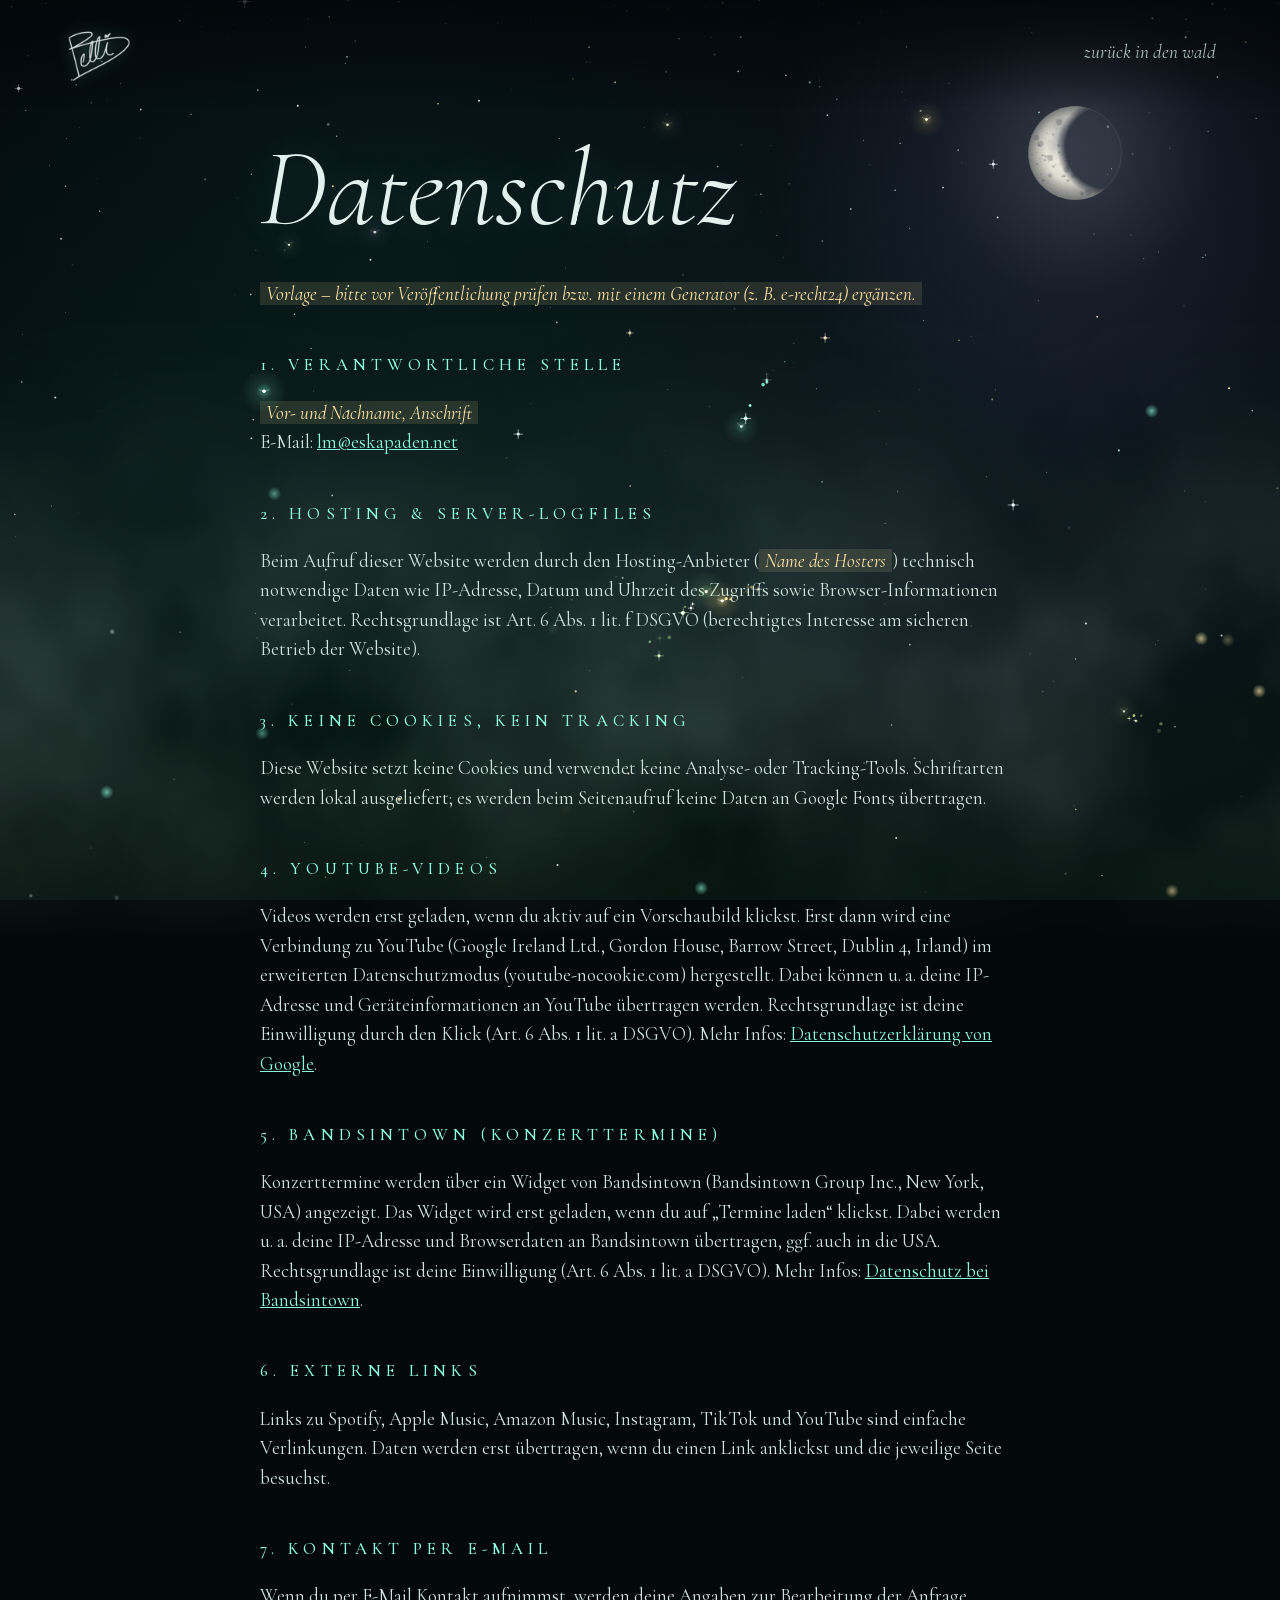
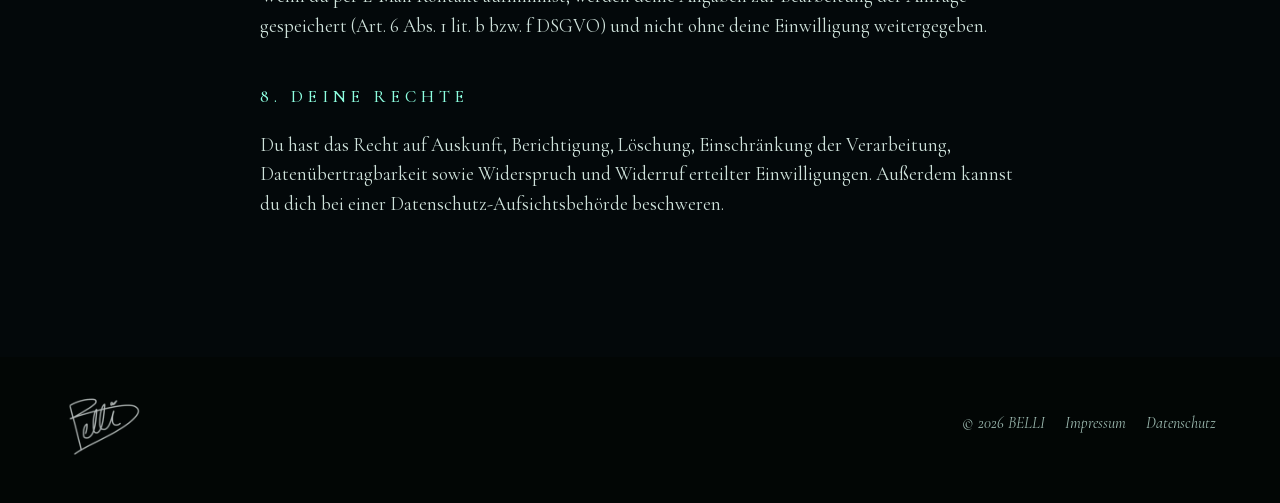
==== site/datenschutz.html @ ebdba933 "Neue BELLI-Website (Elfenwald) mit GitHub-Pages-Deployment Co-Authored-By: Claude Sonnet 5.5 <norepl" ====
<!doctype html>
<html lang="de">
<head>
  <meta charset="utf-8">
  <meta name="viewport" content="width=device-width, initial-scale=1">
  <title>Datenschutz – BELLI</title>
  <meta name="robots" content="noindex">
  <meta name="theme-color" content="#03080a">
  <link rel="icon" href="favicon.ico" sizes="any">
  <link rel="icon" type="image/png" sizes="32x32" href="favicon-32.png">
  <link rel="apple-touch-icon" href="apple-touch-icon.png">
  <link rel="stylesheet" href="assets/css/style.css">
</head>
<body>
  <canvas id="sky" aria-hidden="true"></canvas>
  <div class="fog fog--1" aria-hidden="true"></div>
  <canvas id="fx" aria-hidden="true"></canvas>
  <header class="top top--solid" id="top">
    <a href="index.html" aria-label="Zur Startseite"><img class="top__sig" src="assets/img/signature.webp" alt="" width="70" height="70"></a>
    <nav class="nav" aria-label="Hauptnavigation"><a href="index.html">zurück in den wald</a></nav>
  </header>
  <main class="legal-page"><div class="wrap">
    <h1>Datenschutz</h1>
    <p><span class="todo">Vorlage – bitte vor Veröffentlichung prüfen bzw. mit einem Generator (z.&nbsp;B. e-recht24) ergänzen.</span></p>
    <h2>1. Verantwortliche Stelle</h2>
    <p><span class="todo">Vor- und Nachname, Anschrift</span><br>E-Mail: <a href="mailto:lm@eskapaden.net">lm@eskapaden.net</a></p>
    <h2>2. Hosting &amp; Server-Logfiles</h2>
    <p>Beim Aufruf dieser Website werden durch den Hosting-Anbieter (<span class="todo">Name des Hosters</span>) technisch notwendige Daten wie IP-Adresse, Datum und Uhrzeit des Zugriffs sowie Browser-Informationen verarbeitet. Rechtsgrundlage ist Art.&nbsp;6 Abs.&nbsp;1 lit.&nbsp;f DSGVO (berechtigtes Interesse am sicheren Betrieb der Website).</p>
    <h2>3. Keine Cookies, kein Tracking</h2>
    <p>Diese Website setzt keine Cookies und verwendet keine Analyse- oder Tracking-Tools. Schriftarten werden lokal ausgeliefert; es werden beim Seitenaufruf keine Daten an Google Fonts übertragen.</p>
    <h2>4. YouTube-Videos</h2>
    <p>Videos werden erst geladen, wenn du aktiv auf ein Vorschaubild klickst. Erst dann wird eine Verbindung zu YouTube (Google Ireland Ltd., Gordon House, Barrow Street, Dublin 4, Irland) im erweiterten Datenschutzmodus (youtube-nocookie.com) hergestellt. Dabei können u.&nbsp;a. deine IP-Adresse und Geräteinformationen an YouTube übertragen werden. Rechtsgrundlage ist deine Einwilligung durch den Klick (Art.&nbsp;6 Abs.&nbsp;1 lit.&nbsp;a DSGVO). Mehr Infos: <a href="https://policies.google.com/privacy" target="_blank" rel="noopener">Datenschutzerklärung von Google</a>.</p>
    <h2>5. Bandsintown (Konzerttermine)</h2>
    <p>Konzerttermine werden über ein Widget von Bandsintown (Bandsintown Group Inc., New York, USA) angezeigt. Das Widget wird erst geladen, wenn du auf „Termine laden“ klickst. Dabei werden u.&nbsp;a. deine IP-Adresse und Browserdaten an Bandsintown übertragen, ggf. auch in die USA. Rechtsgrundlage ist deine Einwilligung (Art.&nbsp;6 Abs.&nbsp;1 lit.&nbsp;a DSGVO). Mehr Infos: <a href="https://corp.bandsintown.com/privacy" target="_blank" rel="noopener">Datenschutz bei Bandsintown</a>.</p>
    <h2>6. Externe Links</h2>
    <p>Links zu Spotify, Apple Music, Amazon Music, Instagram, TikTok und YouTube sind einfache Verlinkungen. Daten werden erst übertragen, wenn du einen Link anklickst und die jeweilige Seite besuchst.</p>
    <h2>7. Kontakt per E-Mail</h2>
    <p>Wenn du per E-Mail Kontakt aufnimmst, werden deine Angaben zur Bearbeitung der Anfrage gespeichert (Art.&nbsp;6 Abs.&nbsp;1 lit.&nbsp;b bzw. f DSGVO) und nicht ohne deine Einwilligung weitergegeben.</p>
    <h2>8. Deine Rechte</h2>
    <p>Du hast das Recht auf Auskunft, Berichtigung, Löschung, Einschränkung der Verarbeitung, Datenübertragbarkeit sowie Widerspruch und Widerruf erteilter Einwilligungen. Außerdem kannst du dich bei einer Datenschutz-Aufsichtsbehörde beschweren.</p>
  </div></main>
  <footer class="roots">
    <div class="roots__inner">
      <img class="roots__sig" src="assets/img/signature.webp" alt="BELLI" width="80" height="80">
      <nav aria-label="Rechtliches"><span>© 2026 BELLI</span><a href="impressum.html">Impressum</a><a href="datenschutz.html">Datenschutz</a></nav>
    </div>
  </footer>
  <script src="assets/js/forest.js" defer></script>
</body>
</html>
---- site/assets/css/style.css ----
@font-face{font-family:Cormorant;font-style:normal;font-weight:300 700;font-display:swap;src:url(../fonts/cormorant-latin.woff2) format("woff2");unicode-range:U+0000-00FF,U+0131,U+0152-0153,U+02BB-02BC,U+02C6,U+02DA,U+02DC,U+0304,U+0308,U+0329,U+2000-206F,U+20AC,U+2122,U+2191,U+2193,U+2212,U+2215,U+FEFF,U+FFFD}@font-face{font-family:Cormorant;font-style:italic;font-weight:300 700;font-display:swap;src:url(../fonts/cormorant-italic-latin.woff2) format("woff2");unicode-range:U+0000-00FF,U+0131,U+0152-0153,U+02BB-02BC,U+02C6,U+02DA,U+02DC,U+0304,U+0308,U+0329,U+2000-206F,U+20AC,U+2122,U+2191,U+2193,U+2212,U+2215,U+FEFF,U+FFFD}:root{--night: #03080a;--deep: #06120f;--moss: #0c211b;--mist: #d8efe8;--text: #e3f1ec;--muted: #9bb8af;--glow: #8dffe0;--glow-soft: rgba(141, 255, 224, .45);--gold: #ffe6a6;--violet: #c9b2ff;--serif: "Cormorant", "Cormorant Garamond", Garamond, "Times New Roman", serif;--gutter: clamp(16px, 5vw, 64px);color-scheme:dark}*,*:before,*:after{box-sizing:border-box}[hidden]{display:none!important}html{scroll-behavior:smooth;-webkit-text-size-adjust:100%;overflow-x:hidden;overflow-x:clip}body{margin:0;min-height:100vh;background:var(--night);color:var(--text);font-family:var(--serif);font-size:clamp(19px,1.35vw,22px);font-weight:400;line-height:1.55;-webkit-font-smoothing:antialiased;overflow-x:hidden;overflow-x:clip}img{display:block;max-width:100%;height:auto}a{color:inherit}button{font:inherit;color:inherit}::selection{background:var(--glow);color:var(--night)}:focus-visible{outline:1px dashed var(--glow);outline-offset:6px}.skip{position:absolute;left:16px;top:-80px;z-index:200;background:var(--glow);color:var(--night);padding:8px 14px;text-decoration:none}.skip:focus{top:16px}.sr{position:absolute;width:1px;height:1px;overflow:hidden;clip:rect(0 0 0 0);white-space:nowrap}#sky,#fx{position:fixed;inset:0;width:100%;height:100%;display:block;pointer-events:none}#sky{z-index:0}#fx{z-index:60}.fog{position:fixed;left:0;right:0;bottom:-4vh;height:70vh;z-index:2;pointer-events:none;background-repeat:repeat-x;background-size:1400px 100%;-webkit-mask-image:linear-gradient(to top,#000 0%,#000 35%,transparent 100%);mask-image:linear-gradient(to top,#000 0%,#000 35%,transparent 100%);mix-blend-mode:screen;opacity:.18}.fog--1{animation:drift 90s linear infinite}.fog--2{animation:drift 140s linear infinite reverse;opacity:.14;background-size:2000px 110%}@keyframes drift{0%{background-position:0 0}to{background-position:-2800px 0}}.page{position:relative}.top{position:fixed;top:0;left:0;right:0;z-index:50;display:flex;align-items:center;justify-content:space-between;padding:18px var(--gutter);background:linear-gradient(to bottom,#03080ad9,#03080a00)}.top__sig{width:70px;opacity:0;transition:opacity .6s;filter:drop-shadow(0 0 8px var(--glow-soft))}.top.is-deep .top__sig{opacity:1}.nav{display:flex;align-items:center;gap:clamp(10px,2vw,26px);font-style:italic;font-size:clamp(17px,1.5vw,21px)}.nav a{text-decoration:none;color:var(--mist);opacity:.78;transition:opacity .3s,color .3s,text-shadow .3s}.nav a:hover,.nav a.is-here{opacity:1;color:var(--glow);text-shadow:0 0 12px var(--glow-soft)}.nav i{font-style:normal;font-size:10px;color:var(--glow);opacity:.5}.hero{position:relative;min-height:100svh;display:grid;place-items:center;overflow:hidden}.vision{position:absolute;left:50%;top:52%;translate:-50% -50%;width:min(104vw,900px);aspect-ratio:3733 / 4978;z-index:1;mix-blend-mode:screen;opacity:.92;-webkit-mask-image:radial-gradient(ellipse 47% 44% at 50% 40%,#000 38%,rgba(0,0,0,.55) 62%,transparent 80%);mask-image:radial-gradient(ellipse 47% 44% at 50% 40%,#000 38%,rgba(0,0,0,.55) 62%,transparent 80%);animation:apparition 4s ease-out both,hover 14s ease-in-out 4s infinite alternate}.vision img{width:100%;height:100%;object-fit:cover;filter:contrast(1.08) brightness(1.02) saturate(1.05)}@keyframes apparition{0%{opacity:0;filter:blur(14px)}to{opacity:.92;filter:blur(0)}}@keyframes hover{0%{translate:-50% -50%}to{translate:-50% -52%}}.forest{position:absolute;left:0;right:0;bottom:0;width:100%;pointer-events:none;-webkit-mask-image:linear-gradient(to bottom,transparent 0%,#000 22%);mask-image:linear-gradient(to bottom,transparent 0%,#000 22%)}.forest--far{height:70%;z-index:1;opacity:.85}.forest--near{height:64%;z-index:4;-webkit-mask-image:linear-gradient(to bottom,transparent 0%,#000 12%);mask-image:linear-gradient(to bottom,transparent 0%,#000 12%)}.hero__inner{position:relative;z-index:3;text-align:center;margin-top:-6vh}.hero h1{margin:0}.hero__sig{width:clamp(230px,36vw,440px);margin:0 auto;filter:drop-shadow(0 0 6px rgba(141,255,224,.9)) drop-shadow(0 0 26px var(--glow-soft)) drop-shadow(0 0 60px rgba(141,255,224,.25));animation:write 2.6s .8s cubic-bezier(.6,.1,.2,1) both,flicker 7s 4s infinite}@keyframes write{0%{clip-path:inset(-40% 100% -40% -40%);opacity:.2}to{clip-path:inset(-40% -40% -40% -40%);opacity:1}}@keyframes flicker{0%,to{opacity:1}47%{opacity:1}48%{opacity:.75}49%{opacity:1}51%{opacity:.85}52%{opacity:1}}.hero__whisper{margin:4px 0 0;font-style:italic;font-weight:300;font-size:clamp(22px,2.4vw,30px);color:var(--mist);letter-spacing:.02em;animation:rise 2s 2.6s both}.hero__links .spell,.hero__whisper{text-shadow:0 0 14px var(--glow-soft),0 0 4px #000,0 0 10px #000}.hero__links{display:flex;justify-content:center;flex-wrap:wrap;gap:6px 28px;margin-top:18px;animation:rise 2s 3s both}@keyframes rise{0%{opacity:0;translate:0 14px}to{opacity:1;translate:0 0}}.spell{position:relative;display:inline-flex;align-items:center;gap:10px;padding:8px 2px;text-decoration:none;font-size:clamp(16px,1.3vw,19px);letter-spacing:.28em;text-transform:uppercase;font-weight:500;color:var(--glow);background:none;border:0;cursor:pointer;text-shadow:0 0 14px var(--glow-soft)}.spell:before,.spell:after{content:"\2727";font-size:.8em;letter-spacing:0;transition:transform .6s,opacity .4s;opacity:.7}.spell:after{content:"\2727"}.spell:hover:before{transform:rotate(-180deg) scale(1.4);opacity:1}.spell:hover:after{transform:rotate(180deg) scale(1.4);opacity:1}.spell span{background:linear-gradient(currentColor,currentColor) 0 100% / 0 1px no-repeat;transition:background-size .6s;padding-bottom:2px}.spell:hover span{background-size:100% 1px}.hero__ground{position:absolute;left:0;right:0;bottom:-2px;z-index:5;height:150px;pointer-events:none}.hero__descend{position:absolute;bottom:22px;left:50%;translate:-50% 0;z-index:6;text-decoration:none;font-style:italic;font-size:17px;color:var(--mist);opacity:.65;text-align:center;line-height:1.2}.hero__descend b{display:block;font-weight:300;font-style:normal;animation:sink 2.4s ease-in-out infinite}@keyframes sink{0%,to{translate:0 0;opacity:.4}50%{translate:0 6px;opacity:1}}.chapter{position:relative;padding:clamp(110px,16vw,210px) var(--gutter)}.chapter__title{margin:0;font-weight:300;font-style:italic;line-height:.85;font-size:clamp(64px,13vw,190px);letter-spacing:-.02em;color:var(--mist);text-shadow:0 0 40px rgba(141,255,224,.22)}.chapter__title em{font-style:normal;font-weight:300;color:var(--glow);font-size:.32em;vertical-align:super;letter-spacing:.3em;text-shadow:0 0 16px var(--glow-soft);margin-left:.3em}.chapter__line{font-style:italic;color:var(--muted);max-width:30ch;margin:18px 0 0;font-size:clamp(20px,1.8vw,26px)}.numeral{display:block;font-size:15px;letter-spacing:.5em;text-transform:uppercase;color:var(--glow);opacity:.7;margin-bottom:18px}.lauschen{padding-bottom:0;isolation:isolate}.lauschen:before{content:"";position:absolute;z-index:-1;left:0;right:0;top:-10px;height:clamp(330px,54vh,570px);pointer-events:none;background:linear-gradient(to bottom,#020705,#020705f0 14%,#020705c7 32%,#02070580 52%,#02070538 74%,#0207050f 90%,#02070500)}.lauschen .chapter__head{max-width:1200px;margin:0 auto}.meadow{position:relative;max-width:1300px;margin:clamp(30px,6vw,70px) auto 0;display:flex;justify-content:space-between;align-items:flex-end;flex-wrap:wrap;padding:0 0 70px;min-height:360px}.meadow:after{content:"";position:absolute;left:-10vw;right:-10vw;bottom:-110px;height:300px;z-index:-1;background:radial-gradient(ellipse 30% 40% at 20% 55%,rgba(141,255,224,.07),transparent 70%),radial-gradient(ellipse 25% 36% at 75% 55%,rgba(201,178,255,.06),transparent 70%),linear-gradient(to bottom,#02060500,#02060580 22%,#020605e0 42%,#02060599 68%,#02060500)}.shroom-link{position:relative;flex:1 1 0;min-width:120px;display:flex;flex-direction:column;align-items:center;text-decoration:none;color:var(--mist);padding-top:20px}.shroom-link .shroom{display:flex;align-items:flex-end;justify-content:center;width:100%;height:clamp(240px,24vw,330px);transition:transform .8s cubic-bezier(.3,1.6,.5,1),filter .6s;transform-origin:50% 100%}.shroom-link:hover .shroom,.shroom-link:focus-visible .shroom{transform:scale(1.06);filter:brightness(1.25)}.shroom-link__name{font-style:italic;font-size:clamp(20px,1.9vw,27px);margin-top:12px;line-height:1;transition:color .4s,text-shadow .4s}.shroom-link__hint{font-size:13px;letter-spacing:.3em;text-transform:uppercase;color:var(--muted);margin-top:8px;opacity:0;translate:0 -6px;transition:opacity .4s,translate .4s}.shroom-link:hover .shroom-link__name,.shroom-link:focus-visible .shroom-link__name{color:var(--glow);text-shadow:0 0 14px var(--glow-soft)}.shroom-link:hover .shroom-link__hint,.shroom-link:focus-visible .shroom-link__hint{opacity:1;translate:0 0}.shroom svg{overflow:visible;display:block}.shroom .cap-glow{animation:breathe 5s ease-in-out infinite}@keyframes breathe{0%,to{opacity:.55}50%{opacity:1}}.visionen{max-width:1400px;margin:0 auto}.visionen .chapter__head{text-align:right}.visionen .chapter__line{margin-left:auto}.portals{display:grid;grid-template-columns:repeat(3,1fr);gap:clamp(20px,4vw,60px);margin-top:clamp(50px,8vw,110px);align-items:start}.portal{position:relative;text-align:center}.portal:nth-child(2){margin-top:clamp(40px,10vw,140px)}.portal:nth-child(3){margin-top:clamp(10px,4vw,50px)}.portal__door{all:unset;box-sizing:border-box;position:relative;display:block;width:100%;cursor:pointer;aspect-ratio:3 / 4.3;border-radius:999px 999px 6px 6px;overflow:hidden;isolation:isolate;box-shadow:0 0 0 1px #8dffe059,0 0 0 9px #03080a99,0 0 0 10px #8dffe026,0 0 60px -10px var(--glow-soft);transition:box-shadow .8s}.portal__door img{position:absolute;inset:0;width:100%;height:100%;object-fit:cover;filter:saturate(.6) brightness(.7) hue-rotate(-10deg);transform:scale(1.12);transition:transform 2s cubic-bezier(.2,.7,.2,1),filter 1s}.portal__door:before{content:"";position:absolute;inset:0;z-index:1;background:radial-gradient(ellipse at 50% 110%,rgba(216,239,232,.35),transparent 60%),linear-gradient(to top,rgba(3,8,10,.7),transparent 50%);transition:opacity 1s}.portal__door:after{content:"";position:absolute;inset:10px;z-index:2;border-radius:inherit;border:1px solid rgba(141,255,224,.25);pointer-events:none}.portal__door:hover img,.portal__door:focus-visible img{transform:scale(1.02);filter:saturate(1) brightness(.95)}.portal__door:hover:before{opacity:.45}.portal__door:hover,.portal__door:focus-visible{box-shadow:0 0 0 1px #8dffe0cc,0 0 0 9px #03080a99,0 0 0 10px #8dffe066,0 0 90px -5px var(--glow-soft)}.portal__play{position:absolute;left:50%;bottom:14%;translate:-50% 0;z-index:3;font-size:15px;letter-spacing:.35em;text-transform:uppercase;color:var(--glow);text-shadow:0 0 10px var(--night),0 0 18px var(--glow-soft);white-space:nowrap}.portal__play:before{content:"\2726";display:block;font-size:28px;letter-spacing:0;margin-bottom:6px;animation:twinkle 3s ease-in-out infinite}@keyframes twinkle{0%,to{transform:scale(1) rotate(0);opacity:.7}50%{transform:scale(1.35) rotate(45deg);opacity:1}}.portal__title{margin:26px 0 0;font-weight:300;font-style:italic;font-size:clamp(34px,3.6vw,54px);line-height:1}.portal__kind{font-size:13px;letter-spacing:.4em;text-transform:uppercase;color:var(--muted);margin-top:8px}.visionen__more{text-align:center;margin-top:clamp(60px,8vw,100px)}.lightbox{position:fixed;inset:0;z-index:100;display:grid;place-items:center;padding:20px;background:radial-gradient(ellipse at center,#06120feb,#010304fa);backdrop-filter:blur(8px);-webkit-backdrop-filter:blur(8px);opacity:0;transition:opacity .6s}.lightbox.is-open{opacity:1}.lightbox__frame{width:min(1100px,100%);aspect-ratio:16 / 9;box-shadow:0 0 0 1px #8dffe04d,0 0 120px -20px var(--glow-soft);background:#000}.lightbox__frame iframe{width:100%;height:100%;border:0;display:block}.lightbox__close{position:absolute;top:18px;right:var(--gutter);background:none;border:0;cursor:pointer;font-style:italic;font-size:22px;color:var(--mist)}.lightbox__close:hover{color:var(--glow)}.feenkreis{isolation:isolate;overflow:hidden;min-height:100vh}.stage{position:absolute;z-index:-1;top:0;bottom:0;right:0;width:min(58vw,920px);pointer-events:none;mix-blend-mode:screen;opacity:.85;-webkit-mask-image:linear-gradient(to right,transparent 0%,#000 42%),linear-gradient(to bottom,transparent 0%,#000 22%,#000 78%,transparent 100%);-webkit-mask-composite:source-in;mask-image:linear-gradient(to right,transparent 0%,#000 42%),linear-gradient(to bottom,transparent 0%,#000 22%,#000 78%,transparent 100%);mask-composite:intersect}.stage img{width:100%;height:100%;object-fit:cover;object-position:50% 28%;filter:saturate(.9) contrast(1.05)}.stage:after{content:"";position:absolute;inset:0;background:radial-gradient(ellipse at 55% 35%,rgba(120,140,255,.18),transparent 60%);mix-blend-mode:screen}.feenkreis{text-align:left}.feenkreis .ring__center{text-align:center}.feenkreis .chapter__head,.feenkreis .ring,.feenkreis .live-widget,.feenkreis .hush{max-width:min(52vw,640px)}.feenkreis .ring,.feenkreis .live-widget{margin-left:0}@media(max-width:860px){.stage{width:100%;opacity:.36;-webkit-mask-image:linear-gradient(to bottom,transparent 0%,#000 25%,#000 75%,transparent 100%);mask-image:linear-gradient(to bottom,transparent 0%,#000 25%,#000 75%,transparent 100%)}.feenkreis .chapter__head,.feenkreis .ring,.feenkreis .live-widget,.feenkreis .hush{max-width:none}.feenkreis{text-align:center}.feenkreis .ring{margin-left:auto}.feenkreis .chapter__line{margin-left:auto!important;margin-right:auto!important}}.ring{--r: clamp(130px, 22vw, 250px);position:relative;width:calc(var(--r) * 2 + 140px);max-width:100%;aspect-ratio:1;margin:clamp(40px,6vw,80px) auto 0;display:grid;place-items:center}.ring:before{content:"";position:absolute;inset:14%;border-radius:50%;background:radial-gradient(circle,rgba(141,255,224,.12),rgba(141,255,224,.04) 50%,transparent 70%);animation:breathe 6s ease-in-out infinite}.ring__shroom{position:absolute;left:50%;top:50%;translate:-50% -100%;transform-origin:50% 100%}.ring__center{position:relative;z-index:2;max-width:300px;padding:0 10px}.ring__center p{margin:0 0 16px;font-style:italic;color:var(--muted)}.live-widget{max-width:900px;margin:40px auto 0;text-align:left}.hush{font-size:15px;color:var(--muted);font-style:italic;margin-top:26px}.hush a{color:var(--glow)}.botschaft{text-align:center;padding-bottom:clamp(300px,30vw,400px)}.botschaft .chapter__title{font-size:clamp(56px,10vw,150px)}.letter{display:inline-block;margin-top:40px;text-decoration:none;font-style:italic;font-weight:300;font-size:clamp(30px,6vw,82px);line-height:1.05;color:var(--glow);word-break:break-word;text-shadow:0 0 30px var(--glow-soft);transition:text-shadow .6s,letter-spacing .8s}.letter:hover{text-shadow:0 0 10px var(--glow),0 0 50px var(--glow-soft);letter-spacing:.02em}.botschaft .spell{margin-top:26px}.roots{position:relative;z-index:5;padding:0 var(--gutter) 40px}.roots__forest{position:absolute;left:0;right:0;bottom:100%;height:260px;width:100%;pointer-events:none;-webkit-mask-image:linear-gradient(to bottom,transparent 0%,#000 30%);mask-image:linear-gradient(to bottom,transparent 0%,#000 30%)}.roots__inner{position:relative;display:flex;flex-wrap:wrap;justify-content:space-between;align-items:center;gap:20px;font-size:16px;color:var(--muted);padding-top:26px}.roots:before{content:"";position:absolute;inset:0;background:#020605;z-index:-1}.roots__inner nav{display:flex;flex-wrap:wrap;gap:4px 20px;font-style:italic}.roots a{text-decoration:none;transition:color .3s}.roots a:hover{color:var(--glow)}.roots__sig{width:80px;opacity:.8}.whisper-toast{position:fixed;left:50%;bottom:30px;z-index:120;translate:-50% 20px;opacity:0;visibility:hidden;font-style:italic;font-size:20px;color:var(--glow);text-shadow:0 0 14px var(--glow-soft);transition:opacity .5s,translate .5s,visibility 0s .5s}.whisper-toast.is-on{opacity:1;translate:-50% 0;visibility:visible;transition:opacity .5s,translate .5s}.emerge{opacity:0;filter:blur(10px);translate:0 30px;transition:opacity 1.6s ease,filter 1.6s ease,translate 1.6s cubic-bezier(.2,.7,.2,1)}.emerge.is-in{opacity:1;filter:blur(0);translate:0 0}.no-js .emerge{opacity:1;filter:none;translate:none}.legal-page{position:relative;z-index:5;padding:140px var(--gutter) 120px}.legal-page .wrap{max-width:760px;margin:0 auto}.legal-page h1{font-weight:300;font-style:italic;font-size:clamp(56px,9vw,110px);line-height:.9;margin:0 0 40px;text-shadow:0 0 40px rgba(141,255,224,.2)}.legal-page h2{font-weight:500;font-size:17px;letter-spacing:.3em;text-transform:uppercase;color:var(--glow);margin:44px 0 10px}.legal-page p{color:#cfe2db}.legal-page a{color:var(--glow)}.todo{background:#ffe6a61f;color:var(--gold);padding:0 6px;font-style:italic}.top--solid .top__sig{opacity:1}@media(max-width:860px){.portals{grid-template-columns:1fr;max-width:420px;margin-left:auto;margin-right:auto;gap:70px}.portal:nth-child(n){margin-top:0}.visionen .chapter__head{text-align:left}.visionen .chapter__line{margin-left:0}.meadow{justify-content:center;row-gap:30px}.shroom-link{flex:0 0 33.33%}.shroom-link .shroom{height:210px}.shroom-link__hint{opacity:.8;translate:0 0;font-size:11px;letter-spacing:.2em}}@media(max-width:600px){.top{padding:14px 16px}.top__sig{width:54px}.nav{gap:11px;font-size:15.5px}.nav i{display:none}.vision{width:150vw;top:44%}.hero__links{flex-direction:column;align-items:center;gap:0}.ring{--r: 120px;width:100%}.ring__center{max-width:190px}.ring__center p{font-size:17px;margin-bottom:8px}.ring__center{margin-top:-18%}.ring__center .spell{font-size:14px;letter-spacing:.2em;white-space:nowrap}.hero__links .spell{padding:5px 2px}.roots__inner{flex-direction:column;text-align:center}}@media(prefers-reduced-motion:reduce){*,*:before,*:after{animation:none!important;transition-duration:.01ms!important;scroll-behavior:auto!important}.emerge{opacity:1;filter:none;translate:none}}
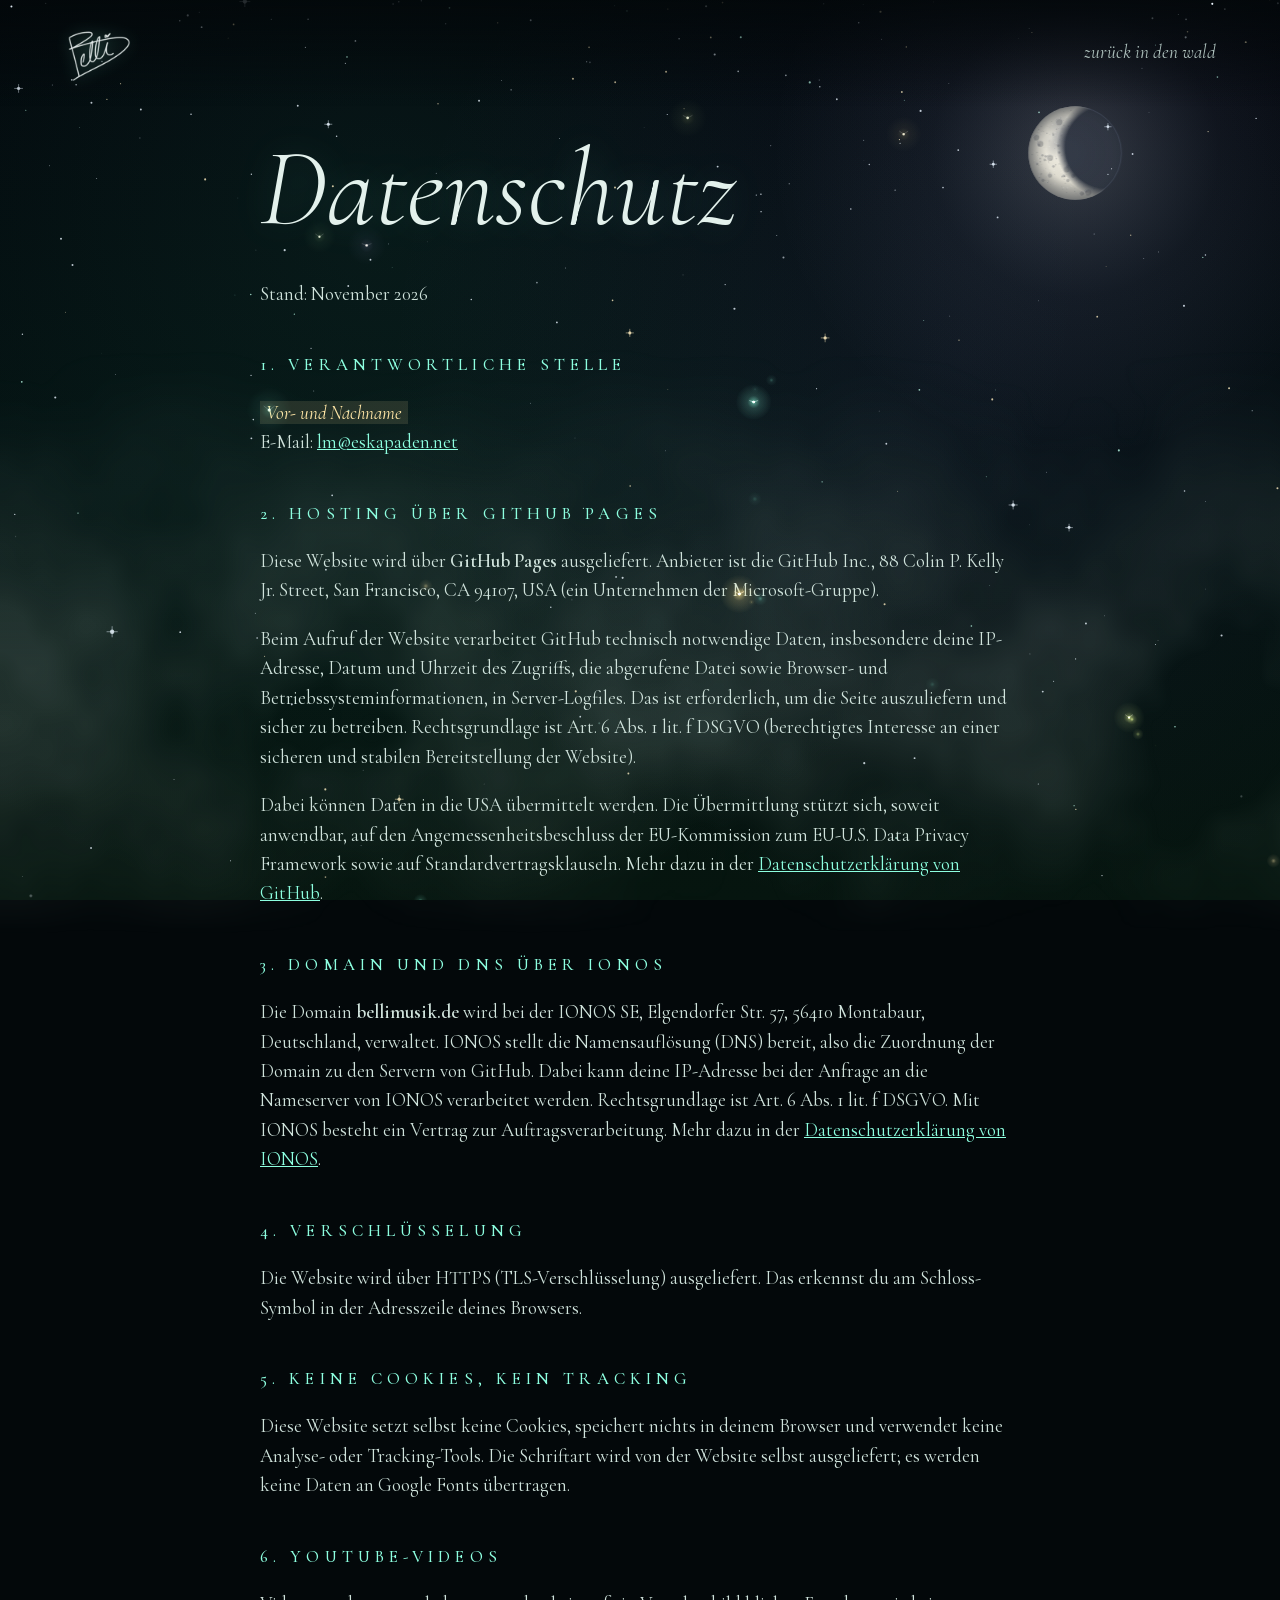
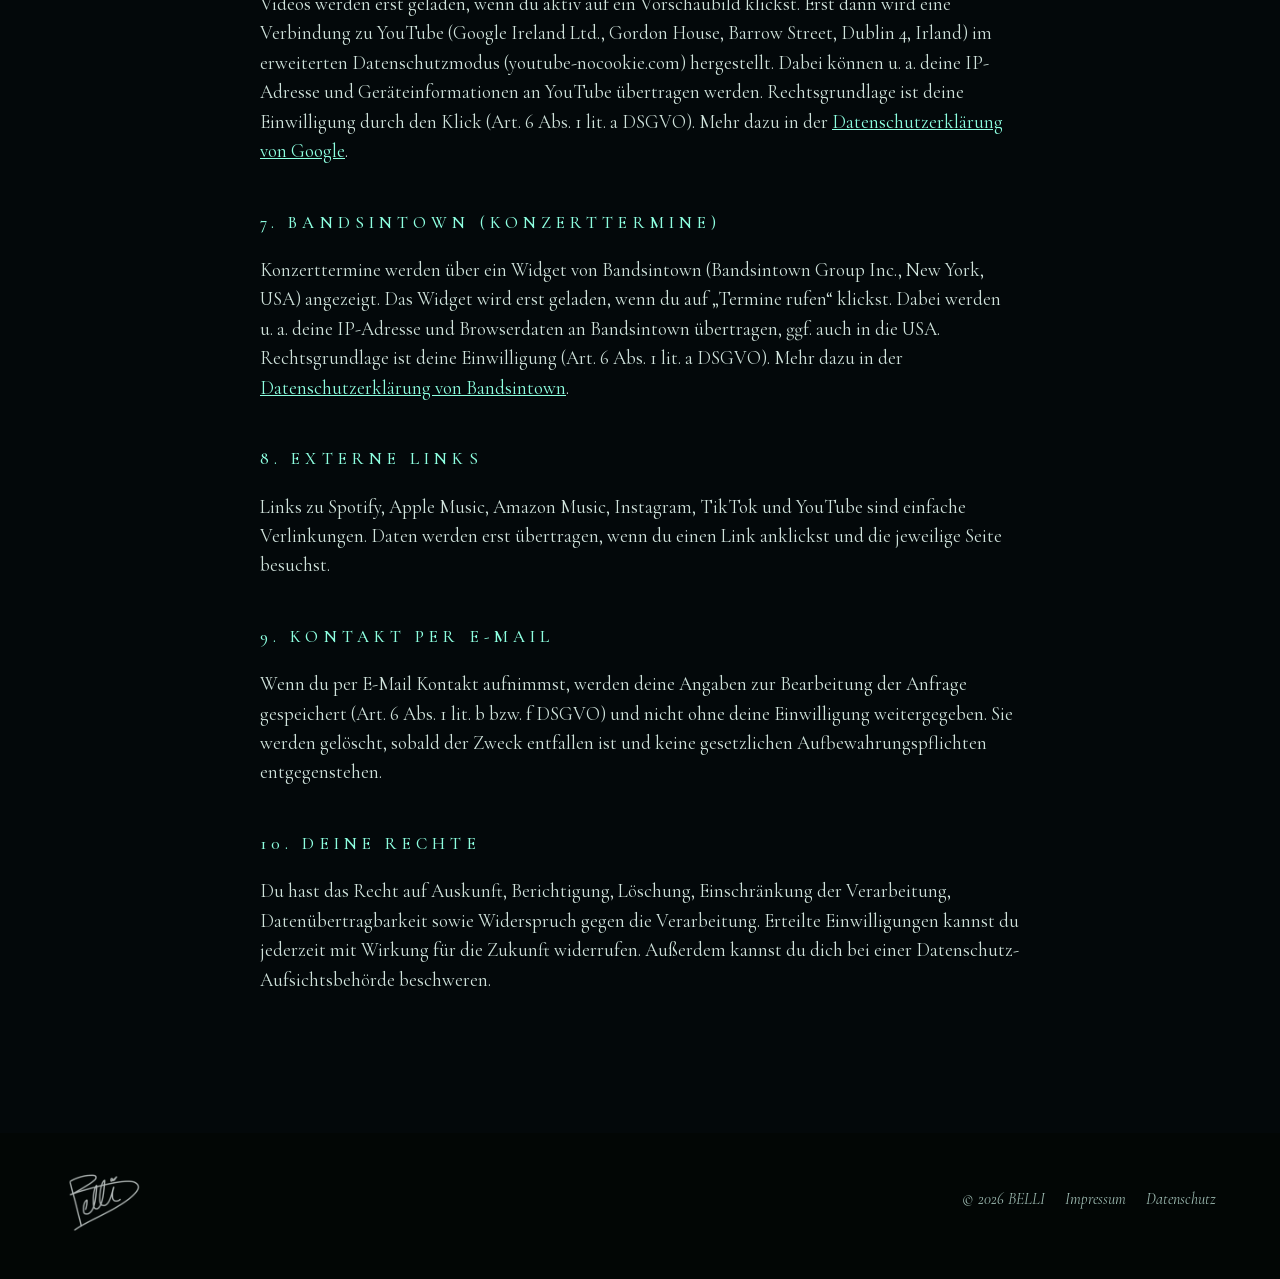
==== commit ed77c3eb: "Datenschutz (GitHub Pages + IONOS) und Impressum ohne Anschrift Co-Authored-By: Claude Sonnet 5.5 <n" ====
--- a/site/datenschutz.html
+++ b/site/datenschutz.html
@@ -21,23 +21,29 @@
   </header>
   <main class="legal-page"><div class="wrap">
     <h1>Datenschutz</h1>
-    <p><span class="todo">Vorlage – bitte vor Veröffentlichung prüfen bzw. mit einem Generator (z.&nbsp;B. e-recht24) ergänzen.</span></p>
+    <p>Stand: November 2026</p>
     <h2>1. Verantwortliche Stelle</h2>
-    <p><span class="todo">Vor- und Nachname, Anschrift</span><br>E-Mail: <a href="mailto:lm@eskapaden.net">lm@eskapaden.net</a></p>
-    <h2>2. Hosting &amp; Server-Logfiles</h2>
-    <p>Beim Aufruf dieser Website werden durch den Hosting-Anbieter (<span class="todo">Name des Hosters</span>) technisch notwendige Daten wie IP-Adresse, Datum und Uhrzeit des Zugriffs sowie Browser-Informationen verarbeitet. Rechtsgrundlage ist Art.&nbsp;6 Abs.&nbsp;1 lit.&nbsp;f DSGVO (berechtigtes Interesse am sicheren Betrieb der Website).</p>
-    <h2>3. Keine Cookies, kein Tracking</h2>
-    <p>Diese Website setzt keine Cookies und verwendet keine Analyse- oder Tracking-Tools. Schriftarten werden lokal ausgeliefert; es werden beim Seitenaufruf keine Daten an Google Fonts übertragen.</p>
-    <h2>4. YouTube-Videos</h2>
-    <p>Videos werden erst geladen, wenn du aktiv auf ein Vorschaubild klickst. Erst dann wird eine Verbindung zu YouTube (Google Ireland Ltd., Gordon House, Barrow Street, Dublin 4, Irland) im erweiterten Datenschutzmodus (youtube-nocookie.com) hergestellt. Dabei können u.&nbsp;a. deine IP-Adresse und Geräteinformationen an YouTube übertragen werden. Rechtsgrundlage ist deine Einwilligung durch den Klick (Art.&nbsp;6 Abs.&nbsp;1 lit.&nbsp;a DSGVO). Mehr Infos: <a href="https://policies.google.com/privacy" target="_blank" rel="noopener">Datenschutzerklärung von Google</a>.</p>
-    <h2>5. Bandsintown (Konzerttermine)</h2>
-    <p>Konzerttermine werden über ein Widget von Bandsintown (Bandsintown Group Inc., New York, USA) angezeigt. Das Widget wird erst geladen, wenn du auf „Termine laden“ klickst. Dabei werden u.&nbsp;a. deine IP-Adresse und Browserdaten an Bandsintown übertragen, ggf. auch in die USA. Rechtsgrundlage ist deine Einwilligung (Art.&nbsp;6 Abs.&nbsp;1 lit.&nbsp;a DSGVO). Mehr Infos: <a href="https://corp.bandsintown.com/privacy" target="_blank" rel="noopener">Datenschutz bei Bandsintown</a>.</p>
-    <h2>6. Externe Links</h2>
+    <p><span class="todo">Vor- und Nachname</span><br>E-Mail: <a href="mailto:lm@eskapaden.net">lm@eskapaden.net</a></p>
+    <h2>2. Hosting über GitHub Pages</h2>
+    <p>Diese Website wird über <strong>GitHub Pages</strong> ausgeliefert. Anbieter ist die GitHub Inc., 88 Colin P. Kelly Jr. Street, San Francisco, CA 94107, USA (ein Unternehmen der Microsoft-Gruppe).</p>
+    <p>Beim Aufruf der Website verarbeitet GitHub technisch notwendige Daten, insbesondere deine IP-Adresse, Datum und Uhrzeit des Zugriffs, die abgerufene Datei sowie Browser- und Betriebssysteminformationen, in Server-Logfiles. Das ist erforderlich, um die Seite auszuliefern und sicher zu betreiben. Rechtsgrundlage ist Art.&nbsp;6 Abs.&nbsp;1 lit.&nbsp;f DSGVO (berechtigtes Interesse an einer sicheren und stabilen Bereitstellung der Website).</p>
+    <p>Dabei können Daten in die USA übermittelt werden. Die Übermittlung stützt sich, soweit anwendbar, auf den Angemessenheitsbeschluss der EU-Kommission zum EU-U.S. Data Privacy Framework sowie auf Standardvertragsklauseln. Mehr dazu in der <a href="https://docs.github.com/de/site-policy/privacy-policies/github-general-privacy-statement" target="_blank" rel="noopener">Datenschutzerklärung von GitHub</a>.</p>
+    <h2>3. Domain und DNS über IONOS</h2>
+    <p>Die Domain <strong>bellimusik.de</strong> wird bei der IONOS SE, Elgendorfer Str. 57, 56410 Montabaur, Deutschland, verwaltet. IONOS stellt die Namensauflösung (DNS) bereit, also die Zuordnung der Domain zu den Servern von GitHub. Dabei kann deine IP-Adresse bei der Anfrage an die Nameserver von IONOS verarbeitet werden. Rechtsgrundlage ist Art.&nbsp;6 Abs.&nbsp;1 lit.&nbsp;f DSGVO. Mit IONOS besteht ein Vertrag zur Auftragsverarbeitung. Mehr dazu in der <a href="https://www.ionos.de/terms-gtc/datenschutzerklaerung/" target="_blank" rel="noopener">Datenschutzerklärung von IONOS</a>.</p>
+    <h2>4. Verschlüsselung</h2>
+    <p>Die Website wird über HTTPS (TLS-Verschlüsselung) ausgeliefert. Das erkennst du am Schloss-Symbol in der Adresszeile deines Browsers.</p>
+    <h2>5. Keine Cookies, kein Tracking</h2>
+    <p>Diese Website setzt selbst keine Cookies, speichert nichts in deinem Browser und verwendet keine Analyse- oder Tracking-Tools. Die Schriftart wird von der Website selbst ausgeliefert; es werden keine Daten an Google Fonts übertragen.</p>
+    <h2>6. YouTube-Videos</h2>
+    <p>Videos werden erst geladen, wenn du aktiv auf ein Vorschaubild klickst. Erst dann wird eine Verbindung zu YouTube (Google Ireland Ltd., Gordon House, Barrow Street, Dublin 4, Irland) im erweiterten Datenschutzmodus (youtube-nocookie.com) hergestellt. Dabei können u.&nbsp;a. deine IP-Adresse und Geräteinformationen an YouTube übertragen werden. Rechtsgrundlage ist deine Einwilligung durch den Klick (Art.&nbsp;6 Abs.&nbsp;1 lit.&nbsp;a DSGVO). Mehr dazu in der <a href="https://policies.google.com/privacy" target="_blank" rel="noopener">Datenschutzerklärung von Google</a>.</p>
+    <h2>7. Bandsintown (Konzerttermine)</h2>
+    <p>Konzerttermine werden über ein Widget von Bandsintown (Bandsintown Group Inc., New York, USA) angezeigt. Das Widget wird erst geladen, wenn du auf „Termine rufen“ klickst. Dabei werden u.&nbsp;a. deine IP-Adresse und Browserdaten an Bandsintown übertragen, ggf. auch in die USA. Rechtsgrundlage ist deine Einwilligung (Art.&nbsp;6 Abs.&nbsp;1 lit.&nbsp;a DSGVO). Mehr dazu in der <a href="https://corp.bandsintown.com/privacy" target="_blank" rel="noopener">Datenschutzerklärung von Bandsintown</a>.</p>
+    <h2>8. Externe Links</h2>
     <p>Links zu Spotify, Apple Music, Amazon Music, Instagram, TikTok und YouTube sind einfache Verlinkungen. Daten werden erst übertragen, wenn du einen Link anklickst und die jeweilige Seite besuchst.</p>
-    <h2>7. Kontakt per E-Mail</h2>
-    <p>Wenn du per E-Mail Kontakt aufnimmst, werden deine Angaben zur Bearbeitung der Anfrage gespeichert (Art.&nbsp;6 Abs.&nbsp;1 lit.&nbsp;b bzw. f DSGVO) und nicht ohne deine Einwilligung weitergegeben.</p>
-    <h2>8. Deine Rechte</h2>
-    <p>Du hast das Recht auf Auskunft, Berichtigung, Löschung, Einschränkung der Verarbeitung, Datenübertragbarkeit sowie Widerspruch und Widerruf erteilter Einwilligungen. Außerdem kannst du dich bei einer Datenschutz-Aufsichtsbehörde beschweren.</p>
+    <h2>9. Kontakt per E-Mail</h2>
+    <p>Wenn du per E-Mail Kontakt aufnimmst, werden deine Angaben zur Bearbeitung der Anfrage gespeichert (Art.&nbsp;6 Abs.&nbsp;1 lit.&nbsp;b bzw. f DSGVO) und nicht ohne deine Einwilligung weitergegeben. Sie werden gelöscht, sobald der Zweck entfallen ist und keine gesetzlichen Aufbewahrungspflichten entgegenstehen.</p>
+    <h2>10. Deine Rechte</h2>
+    <p>Du hast das Recht auf Auskunft, Berichtigung, Löschung, Einschränkung der Verarbeitung, Datenübertragbarkeit sowie Widerspruch gegen die Verarbeitung. Erteilte Einwilligungen kannst du jederzeit mit Wirkung für die Zukunft widerrufen. Außerdem kannst du dich bei einer Datenschutz-Aufsichtsbehörde beschweren.</p>
   </div></main>
   <footer class="roots">
     <div class="roots__inner">
--- a/site/assets/css/style.css
+++ b/site/assets/css/style.css
@@ -1 +1 @@
-@font-face{font-family:Cormorant;font-style:normal;font-weight:300 700;font-display:swap;src:url(../fonts/cormorant-latin.woff2) format("woff2");unicode-range:U+0000-00FF,U+0131,U+0152-0153,U+02BB-02BC,U+02C6,U+02DA,U+02DC,U+0304,U+0308,U+0329,U+2000-206F,U+20AC,U+2122,U+2191,U+2193,U+2212,U+2215,U+FEFF,U+FFFD}@font-face{font-family:Cormorant;font-style:italic;font-weight:300 700;font-display:swap;src:url(../fonts/cormorant-italic-latin.woff2) format("woff2");unicode-range:U+0000-00FF,U+0131,U+0152-0153,U+02BB-02BC,U+02C6,U+02DA,U+02DC,U+0304,U+0308,U+0329,U+2000-206F,U+20AC,U+2122,U+2191,U+2193,U+2212,U+2215,U+FEFF,U+FFFD}:root{--night: #03080a;--deep: #06120f;--moss: #0c211b;--mist: #d8efe8;--text: #e3f1ec;--muted: #9bb8af;--glow: #8dffe0;--glow-soft: rgba(141, 255, 224, .45);--gold: #ffe6a6;--violet: #c9b2ff;--serif: "Cormorant", "Cormorant Garamond", Garamond, "Times New Roman", serif;--gutter: clamp(16px, 5vw, 64px);color-scheme:dark}*,*:before,*:after{box-sizing:border-box}[hidden]{display:none!important}html{scroll-behavior:smooth;-webkit-text-size-adjust:100%;overflow-x:hidden;overflow-x:clip}body{margin:0;min-height:100vh;background:var(--night);color:var(--text);font-family:var(--serif);font-size:clamp(19px,1.35vw,22px);font-weight:400;line-height:1.55;-webkit-font-smoothing:antialiased;overflow-x:hidden;overflow-x:clip}img{display:block;max-width:100%;height:auto}a{color:inherit}button{font:inherit;color:inherit}::selection{background:var(--glow);color:var(--night)}:focus-visible{outline:1px dashed var(--glow);outline-offset:6px}.skip{position:absolute;left:16px;top:-80px;z-index:200;background:var(--glow);color:var(--night);padding:8px 14px;text-decoration:none}.skip:focus{top:16px}.sr{position:absolute;width:1px;height:1px;overflow:hidden;clip:rect(0 0 0 0);white-space:nowrap}#sky,#fx{position:fixed;inset:0;width:100%;height:100%;display:block;pointer-events:none}#sky{z-index:0}#fx{z-index:60}.fog{position:fixed;left:0;right:0;bottom:-4vh;height:70vh;z-index:2;pointer-events:none;background-repeat:repeat-x;background-size:1400px 100%;-webkit-mask-image:linear-gradient(to top,#000 0%,#000 35%,transparent 100%);mask-image:linear-gradient(to top,#000 0%,#000 35%,transparent 100%);mix-blend-mode:screen;opacity:.18}.fog--1{animation:drift 90s linear infinite}.fog--2{animation:drift 140s linear infinite reverse;opacity:.14;background-size:2000px 110%}@keyframes drift{0%{background-position:0 0}to{background-position:-2800px 0}}.page{position:relative}.top{position:fixed;top:0;left:0;right:0;z-index:50;display:flex;align-items:center;justify-content:space-between;padding:18px var(--gutter);background:linear-gradient(to bottom,#03080ad9,#03080a00)}.top__sig{width:70px;opacity:0;transition:opacity .6s;filter:drop-shadow(0 0 8px var(--glow-soft))}.top.is-deep .top__sig{opacity:1}.nav{display:flex;align-items:center;gap:clamp(10px,2vw,26px);font-style:italic;font-size:clamp(17px,1.5vw,21px)}.nav a{text-decoration:none;color:var(--mist);opacity:.78;transition:opacity .3s,color .3s,text-shadow .3s}.nav a:hover,.nav a.is-here{opacity:1;color:var(--glow);text-shadow:0 0 12px var(--glow-soft)}.nav i{font-style:normal;font-size:10px;color:var(--glow);opacity:.5}.hero{position:relative;min-height:100svh;display:grid;place-items:center;overflow:hidden}.vision{position:absolute;left:50%;top:52%;translate:-50% -50%;width:min(104vw,900px);aspect-ratio:3733 / 4978;z-index:1;mix-blend-mode:screen;opacity:.92;-webkit-mask-image:radial-gradient(ellipse 47% 44% at 50% 40%,#000 38%,rgba(0,0,0,.55) 62%,transparent 80%);mask-image:radial-gradient(ellipse 47% 44% at 50% 40%,#000 38%,rgba(0,0,0,.55) 62%,transparent 80%);animation:apparition 4s ease-out both,hover 14s ease-in-out 4s infinite alternate}.vision img{width:100%;height:100%;object-fit:cover;filter:contrast(1.08) brightness(1.02) saturate(1.05)}@keyframes apparition{0%{opacity:0;filter:blur(14px)}to{opacity:.92;filter:blur(0)}}@keyframes hover{0%{translate:-50% -50%}to{translate:-50% -52%}}.forest{position:absolute;left:0;right:0;bottom:0;width:100%;pointer-events:none;-webkit-mask-image:linear-gradient(to bottom,transparent 0%,#000 22%);mask-image:linear-gradient(to bottom,transparent 0%,#000 22%)}.forest--far{height:70%;z-index:1;opacity:.85}.forest--near{height:64%;z-index:4;-webkit-mask-image:linear-gradient(to bottom,transparent 0%,#000 12%);mask-image:linear-gradient(to bottom,transparent 0%,#000 12%)}.hero__inner{position:relative;z-index:3;text-align:center;margin-top:-6vh}.hero h1{margin:0}.hero__sig{width:clamp(230px,36vw,440px);margin:0 auto;filter:drop-shadow(0 0 6px rgba(141,255,224,.9)) drop-shadow(0 0 26px var(--glow-soft)) drop-shadow(0 0 60px rgba(141,255,224,.25));animation:write 2.6s .8s cubic-bezier(.6,.1,.2,1) both,flicker 7s 4s infinite}@keyframes write{0%{clip-path:inset(-40% 100% -40% -40%);opacity:.2}to{clip-path:inset(-40% -40% -40% -40%);opacity:1}}@keyframes flicker{0%,to{opacity:1}47%{opacity:1}48%{opacity:.75}49%{opacity:1}51%{opacity:.85}52%{opacity:1}}.hero__whisper{margin:4px 0 0;font-style:italic;font-weight:300;font-size:clamp(22px,2.4vw,30px);color:var(--mist);letter-spacing:.02em;animation:rise 2s 2.6s both}.hero__links .spell,.hero__whisper{text-shadow:0 0 14px var(--glow-soft),0 0 4px #000,0 0 10px #000}.hero__links{display:flex;justify-content:center;flex-wrap:wrap;gap:6px 28px;margin-top:18px;animation:rise 2s 3s both}@keyframes rise{0%{opacity:0;translate:0 14px}to{opacity:1;translate:0 0}}.spell{position:relative;display:inline-flex;align-items:center;gap:10px;padding:8px 2px;text-decoration:none;font-size:clamp(16px,1.3vw,19px);letter-spacing:.28em;text-transform:uppercase;font-weight:500;color:var(--glow);background:none;border:0;cursor:pointer;text-shadow:0 0 14px var(--glow-soft)}.spell:before,.spell:after{content:"\2727";font-size:.8em;letter-spacing:0;transition:transform .6s,opacity .4s;opacity:.7}.spell:after{content:"\2727"}.spell:hover:before{transform:rotate(-180deg) scale(1.4);opacity:1}.spell:hover:after{transform:rotate(180deg) scale(1.4);opacity:1}.spell span{background:linear-gradient(currentColor,currentColor) 0 100% / 0 1px no-repeat;transition:background-size .6s;padding-bottom:2px}.spell:hover span{background-size:100% 1px}.hero__ground{position:absolute;left:0;right:0;bottom:-2px;z-index:5;height:150px;pointer-events:none}.hero__descend{position:absolute;bottom:22px;left:50%;translate:-50% 0;z-index:6;text-decoration:none;font-style:italic;font-size:17px;color:var(--mist);opacity:.65;text-align:center;line-height:1.2}.hero__descend b{display:block;font-weight:300;font-style:normal;animation:sink 2.4s ease-in-out infinite}@keyframes sink{0%,to{translate:0 0;opacity:.4}50%{translate:0 6px;opacity:1}}.chapter{position:relative;padding:clamp(110px,16vw,210px) var(--gutter)}.chapter__title{margin:0;font-weight:300;font-style:italic;line-height:.85;font-size:clamp(64px,13vw,190px);letter-spacing:-.02em;color:var(--mist);text-shadow:0 0 40px rgba(141,255,224,.22)}.chapter__title em{font-style:normal;font-weight:300;color:var(--glow);font-size:.32em;vertical-align:super;letter-spacing:.3em;text-shadow:0 0 16px var(--glow-soft);margin-left:.3em}.chapter__line{font-style:italic;color:var(--muted);max-width:30ch;margin:18px 0 0;font-size:clamp(20px,1.8vw,26px)}.numeral{display:block;font-size:15px;letter-spacing:.5em;text-transform:uppercase;color:var(--glow);opacity:.7;margin-bottom:18px}.lauschen{padding-bottom:0;isolation:isolate}.lauschen:before{content:"";position:absolute;z-index:-1;left:0;right:0;top:-10px;height:clamp(330px,54vh,570px);pointer-events:none;background:linear-gradient(to bottom,#020705,#020705f0 14%,#020705c7 32%,#02070580 52%,#02070538 74%,#0207050f 90%,#02070500)}.lauschen .chapter__head{max-width:1200px;margin:0 auto}.meadow{position:relative;max-width:1300px;margin:clamp(30px,6vw,70px) auto 0;display:flex;justify-content:space-between;align-items:flex-end;flex-wrap:wrap;padding:0 0 70px;min-height:360px}.meadow:after{content:"";position:absolute;left:-10vw;right:-10vw;bottom:-110px;height:300px;z-index:-1;background:radial-gradient(ellipse 30% 40% at 20% 55%,rgba(141,255,224,.07),transparent 70%),radial-gradient(ellipse 25% 36% at 75% 55%,rgba(201,178,255,.06),transparent 70%),linear-gradient(to bottom,#02060500,#02060580 22%,#020605e0 42%,#02060599 68%,#02060500)}.shroom-link{position:relative;flex:1 1 0;min-width:120px;display:flex;flex-direction:column;align-items:center;text-decoration:none;color:var(--mist);padding-top:20px}.shroom-link .shroom{display:flex;align-items:flex-end;justify-content:center;width:100%;height:clamp(240px,24vw,330px);transition:transform .8s cubic-bezier(.3,1.6,.5,1),filter .6s;transform-origin:50% 100%}.shroom-link:hover .shroom,.shroom-link:focus-visible .shroom{transform:scale(1.06);filter:brightness(1.25)}.shroom-link__name{font-style:italic;font-size:clamp(20px,1.9vw,27px);margin-top:12px;line-height:1;transition:color .4s,text-shadow .4s}.shroom-link__hint{font-size:13px;letter-spacing:.3em;text-transform:uppercase;color:var(--muted);margin-top:8px;opacity:0;translate:0 -6px;transition:opacity .4s,translate .4s}.shroom-link:hover .shroom-link__name,.shroom-link:focus-visible .shroom-link__name{color:var(--glow);text-shadow:0 0 14px var(--glow-soft)}.shroom-link:hover .shroom-link__hint,.shroom-link:focus-visible .shroom-link__hint{opacity:1;translate:0 0}.shroom svg{overflow:visible;display:block}.shroom .cap-glow{animation:breathe 5s ease-in-out infinite}@keyframes breathe{0%,to{opacity:.55}50%{opacity:1}}.visionen{max-width:1400px;margin:0 auto}.visionen .chapter__head{text-align:right}.visionen .chapter__line{margin-left:auto}.portals{display:grid;grid-template-columns:repeat(3,1fr);gap:clamp(20px,4vw,60px);margin-top:clamp(50px,8vw,110px);align-items:start}.portal{position:relative;text-align:center}.portal:nth-child(2){margin-top:clamp(40px,10vw,140px)}.portal:nth-child(3){margin-top:clamp(10px,4vw,50px)}.portal__door{all:unset;box-sizing:border-box;position:relative;display:block;width:100%;cursor:pointer;aspect-ratio:3 / 4.3;border-radius:999px 999px 6px 6px;overflow:hidden;isolation:isolate;box-shadow:0 0 0 1px #8dffe059,0 0 0 9px #03080a99,0 0 0 10px #8dffe026,0 0 60px -10px var(--glow-soft);transition:box-shadow .8s}.portal__door img{position:absolute;inset:0;width:100%;height:100%;object-fit:cover;filter:saturate(.6) brightness(.7) hue-rotate(-10deg);transform:scale(1.12);transition:transform 2s cubic-bezier(.2,.7,.2,1),filter 1s}.portal__door:before{content:"";position:absolute;inset:0;z-index:1;background:radial-gradient(ellipse at 50% 110%,rgba(216,239,232,.35),transparent 60%),linear-gradient(to top,rgba(3,8,10,.7),transparent 50%);transition:opacity 1s}.portal__door:after{content:"";position:absolute;inset:10px;z-index:2;border-radius:inherit;border:1px solid rgba(141,255,224,.25);pointer-events:none}.portal__door:hover img,.portal__door:focus-visible img{transform:scale(1.02);filter:saturate(1) brightness(.95)}.portal__door:hover:before{opacity:.45}.portal__door:hover,.portal__door:focus-visible{box-shadow:0 0 0 1px #8dffe0cc,0 0 0 9px #03080a99,0 0 0 10px #8dffe066,0 0 90px -5px var(--glow-soft)}.portal__play{position:absolute;left:50%;bottom:14%;translate:-50% 0;z-index:3;font-size:15px;letter-spacing:.35em;text-transform:uppercase;color:var(--glow);text-shadow:0 0 10px var(--night),0 0 18px var(--glow-soft);white-space:nowrap}.portal__play:before{content:"\2726";display:block;font-size:28px;letter-spacing:0;margin-bottom:6px;animation:twinkle 3s ease-in-out infinite}@keyframes twinkle{0%,to{transform:scale(1) rotate(0);opacity:.7}50%{transform:scale(1.35) rotate(45deg);opacity:1}}.portal__title{margin:26px 0 0;font-weight:300;font-style:italic;font-size:clamp(34px,3.6vw,54px);line-height:1}.portal__kind{font-size:13px;letter-spacing:.4em;text-transform:uppercase;color:var(--muted);margin-top:8px}.visionen__more{text-align:center;margin-top:clamp(60px,8vw,100px)}.lightbox{position:fixed;inset:0;z-index:100;display:grid;place-items:center;padding:20px;background:radial-gradient(ellipse at center,#06120feb,#010304fa);backdrop-filter:blur(8px);-webkit-backdrop-filter:blur(8px);opacity:0;transition:opacity .6s}.lightbox.is-open{opacity:1}.lightbox__frame{width:min(1100px,100%);aspect-ratio:16 / 9;box-shadow:0 0 0 1px #8dffe04d,0 0 120px -20px var(--glow-soft);background:#000}.lightbox__frame iframe{width:100%;height:100%;border:0;display:block}.lightbox__close{position:absolute;top:18px;right:var(--gutter);background:none;border:0;cursor:pointer;font-style:italic;font-size:22px;color:var(--mist)}.lightbox__close:hover{color:var(--glow)}.feenkreis{isolation:isolate;overflow:hidden;min-height:100vh}.stage{position:absolute;z-index:-1;top:0;bottom:0;right:0;width:min(58vw,920px);pointer-events:none;mix-blend-mode:screen;opacity:.85;-webkit-mask-image:linear-gradient(to right,transparent 0%,#000 42%),linear-gradient(to bottom,transparent 0%,#000 22%,#000 78%,transparent 100%);-webkit-mask-composite:source-in;mask-image:linear-gradient(to right,transparent 0%,#000 42%),linear-gradient(to bottom,transparent 0%,#000 22%,#000 78%,transparent 100%);mask-composite:intersect}.stage img{width:100%;height:100%;object-fit:cover;object-position:50% 28%;filter:saturate(.9) contrast(1.05)}.stage:after{content:"";position:absolute;inset:0;background:radial-gradient(ellipse at 55% 35%,rgba(120,140,255,.18),transparent 60%);mix-blend-mode:screen}.feenkreis{text-align:left}.feenkreis .ring__center{text-align:center}.feenkreis .chapter__head,.feenkreis .ring,.feenkreis .live-widget,.feenkreis .hush{max-width:min(52vw,640px)}.feenkreis .ring,.feenkreis .live-widget{margin-left:0}@media(max-width:860px){.stage{width:100%;opacity:.36;-webkit-mask-image:linear-gradient(to bottom,transparent 0%,#000 25%,#000 75%,transparent 100%);mask-image:linear-gradient(to bottom,transparent 0%,#000 25%,#000 75%,transparent 100%)}.feenkreis .chapter__head,.feenkreis .ring,.feenkreis .live-widget,.feenkreis .hush{max-width:none}.feenkreis{text-align:center}.feenkreis .ring{margin-left:auto}.feenkreis .chapter__line{margin-left:auto!important;margin-right:auto!important}}.ring{--r: clamp(130px, 22vw, 250px);position:relative;width:calc(var(--r) * 2 + 140px);max-width:100%;aspect-ratio:1;margin:clamp(40px,6vw,80px) auto 0;display:grid;place-items:center}.ring:before{content:"";position:absolute;inset:14%;border-radius:50%;background:radial-gradient(circle,rgba(141,255,224,.12),rgba(141,255,224,.04) 50%,transparent 70%);animation:breathe 6s ease-in-out infinite}.ring__shroom{position:absolute;left:50%;top:50%;translate:-50% -100%;transform-origin:50% 100%}.ring__center{position:relative;z-index:2;max-width:300px;padding:0 10px}.ring__center p{margin:0 0 16px;font-style:italic;color:var(--muted)}.live-widget{max-width:900px;margin:40px auto 0;text-align:left}.hush{font-size:15px;color:var(--muted);font-style:italic;margin-top:26px}.hush a{color:var(--glow)}.botschaft{text-align:center;padding-bottom:clamp(300px,30vw,400px)}.botschaft .chapter__title{font-size:clamp(56px,10vw,150px)}.letter{display:inline-block;margin-top:40px;text-decoration:none;font-style:italic;font-weight:300;font-size:clamp(30px,6vw,82px);line-height:1.05;color:var(--glow);word-break:break-word;text-shadow:0 0 30px var(--glow-soft);transition:text-shadow .6s,letter-spacing .8s}.letter:hover{text-shadow:0 0 10px var(--glow),0 0 50px var(--glow-soft);letter-spacing:.02em}.botschaft .spell{margin-top:26px}.roots{position:relative;z-index:5;padding:0 var(--gutter) 40px}.roots__forest{position:absolute;left:0;right:0;bottom:100%;height:260px;width:100%;pointer-events:none;-webkit-mask-image:linear-gradient(to bottom,transparent 0%,#000 30%);mask-image:linear-gradient(to bottom,transparent 0%,#000 30%)}.roots__inner{position:relative;display:flex;flex-wrap:wrap;justify-content:space-between;align-items:center;gap:20px;font-size:16px;color:var(--muted);padding-top:26px}.roots:before{content:"";position:absolute;inset:0;background:#020605;z-index:-1}.roots__inner nav{display:flex;flex-wrap:wrap;gap:4px 20px;font-style:italic}.roots a{text-decoration:none;transition:color .3s}.roots a:hover{color:var(--glow)}.roots__sig{width:80px;opacity:.8}.whisper-toast{position:fixed;left:50%;bottom:30px;z-index:120;translate:-50% 20px;opacity:0;visibility:hidden;font-style:italic;font-size:20px;color:var(--glow);text-shadow:0 0 14px var(--glow-soft);transition:opacity .5s,translate .5s,visibility 0s .5s}.whisper-toast.is-on{opacity:1;translate:-50% 0;visibility:visible;transition:opacity .5s,translate .5s}.emerge{opacity:0;filter:blur(10px);translate:0 30px;transition:opacity 1.6s ease,filter 1.6s ease,translate 1.6s cubic-bezier(.2,.7,.2,1)}.emerge.is-in{opacity:1;filter:blur(0);translate:0 0}.no-js .emerge{opacity:1;filter:none;translate:none}.legal-page{position:relative;z-index:5;padding:140px var(--gutter) 120px}.legal-page .wrap{max-width:760px;margin:0 auto}.legal-page h1{font-weight:300;font-style:italic;font-size:clamp(56px,9vw,110px);line-height:.9;margin:0 0 40px;text-shadow:0 0 40px rgba(141,255,224,.2)}.legal-page h2{font-weight:500;font-size:17px;letter-spacing:.3em;text-transform:uppercase;color:var(--glow);margin:44px 0 10px}.legal-page p{color:#cfe2db}.legal-page a{color:var(--glow)}.todo{background:#ffe6a61f;color:var(--gold);padding:0 6px;font-style:italic}.top--solid .top__sig{opacity:1}@media(max-width:860px){.portals{grid-template-columns:1fr;max-width:420px;margin-left:auto;margin-right:auto;gap:70px}.portal:nth-child(n){margin-top:0}.visionen .chapter__head{text-align:left}.visionen .chapter__line{margin-left:0}.meadow{justify-content:center;row-gap:30px}.shroom-link{flex:0 0 33.33%}.shroom-link .shroom{height:210px}.shroom-link__hint{opacity:.8;translate:0 0;font-size:11px;letter-spacing:.2em}}@media(max-width:600px){.top{padding:14px 16px}.top__sig{width:54px}.nav{gap:11px;font-size:15.5px}.nav i{display:none}.vision{width:150vw;top:44%}.hero__links{flex-direction:column;align-items:center;gap:0}.ring{--r: 120px;width:100%}.ring__center{max-width:190px}.ring__center p{font-size:17px;margin-bottom:8px}.ring__center{margin-top:-18%}.ring__center .spell{font-size:14px;letter-spacing:.2em;white-space:nowrap}.hero__links .spell{padding:5px 2px}.roots__inner{flex-direction:column;text-align:center}}@media(prefers-reduced-motion:reduce){*,*:before,*:after{animation:none!important;transition-duration:.01ms!important;scroll-behavior:auto!important}.emerge{opacity:1;filter:none;translate:none}}
+@font-face{font-family:Cormorant;font-style:normal;font-weight:300 700;font-display:swap;src:url(../fonts/cormorant-latin.woff2) format("woff2");unicode-range:U+0000-00FF,U+0131,U+0152-0153,U+02BB-02BC,U+02C6,U+02DA,U+02DC,U+0304,U+0308,U+0329,U+2000-206F,U+20AC,U+2122,U+2191,U+2193,U+2212,U+2215,U+FEFF,U+FFFD}@font-face{font-family:Cormorant;font-style:italic;font-weight:300 700;font-display:swap;src:url(../fonts/cormorant-italic-latin.woff2) format("woff2");unicode-range:U+0000-00FF,U+0131,U+0152-0153,U+02BB-02BC,U+02C6,U+02DA,U+02DC,U+0304,U+0308,U+0329,U+2000-206F,U+20AC,U+2122,U+2191,U+2193,U+2212,U+2215,U+FEFF,U+FFFD}:root{--night: #03080a;--deep: #06120f;--moss: #0c211b;--mist: #d8efe8;--text: #e3f1ec;--muted: #9bb8af;--glow: #8dffe0;--glow-soft: rgba(141, 255, 224, .45);--gold: #ffe6a6;--violet: #c9b2ff;--serif: "Cormorant", "Cormorant Garamond", Garamond, "Times New Roman", serif;--gutter: clamp(16px, 5vw, 64px);color-scheme:dark}*,*:before,*:after{box-sizing:border-box}[hidden]{display:none!important}html{scroll-behavior:smooth;-webkit-text-size-adjust:100%;overflow-x:hidden;overflow-x:clip}body{margin:0;min-height:100vh;background:var(--night);color:var(--text);font-family:var(--serif);font-size:clamp(19px,1.35vw,22px);font-weight:400;line-height:1.55;-webkit-font-smoothing:antialiased;overflow-x:hidden;overflow-x:clip}img{display:block;max-width:100%;height:auto}a{color:inherit}button{font:inherit;color:inherit}::selection{background:var(--glow);color:var(--night)}:focus-visible{outline:1px dashed var(--glow);outline-offset:6px}.skip{position:absolute;left:16px;top:-80px;z-index:200;background:var(--glow);color:var(--night);padding:8px 14px;text-decoration:none}.skip:focus{top:16px}.sr{position:absolute;width:1px;height:1px;overflow:hidden;clip:rect(0 0 0 0);white-space:nowrap}#sky,#fx{position:fixed;inset:0;width:100%;height:100%;display:block;pointer-events:none}#sky{z-index:0}#fx{z-index:60}.fog{position:fixed;left:0;right:0;bottom:-4vh;height:70vh;z-index:2;pointer-events:none;overflow:hidden;opacity:.18;-webkit-mask-image:linear-gradient(to top,#000 0%,#000 35%,transparent 100%);mask-image:linear-gradient(to top,#000 0%,#000 35%,transparent 100%)}.fog:before{content:"";position:absolute;top:0;bottom:0;left:0;width:calc(100% + 1400px);background:var(--fog-url) repeat-x 0 0 / 1400px 100%;will-change:transform;animation:drift1 50s linear infinite}.fog--2{opacity:.14}.fog--2:before{width:calc(100% + 2000px);background-size:2000px 110%;animation:drift2 100s linear infinite reverse}@keyframes drift1{to{transform:translate3d(-1400px,0,0)}}@keyframes drift2{to{transform:translate3d(-2000px,0,0)}}.page{position:relative}.top{position:fixed;top:0;left:0;right:0;z-index:50;display:flex;align-items:center;justify-content:space-between;padding:18px var(--gutter);background:linear-gradient(to bottom,#03080ad9,#03080a00)}.top__sig{width:70px;opacity:0;transition:opacity .6s;filter:drop-shadow(0 0 8px var(--glow-soft))}.top.is-deep .top__sig{opacity:1}.nav{display:flex;align-items:center;gap:clamp(10px,2vw,26px);font-style:italic;font-size:clamp(17px,1.5vw,21px)}.nav a{text-decoration:none;color:var(--mist);opacity:.78;transition:opacity .3s,color .3s,text-shadow .3s}.nav a:hover,.nav a.is-here{opacity:1;color:var(--glow);text-shadow:0 0 12px var(--glow-soft)}.nav i{font-style:normal;font-size:10px;color:var(--glow);opacity:.5}.hero{position:relative;min-height:100svh;display:grid;place-items:center;overflow:hidden}.vision{position:absolute;left:50%;top:52%;translate:-50% -50%;width:min(104vw,900px);aspect-ratio:3733 / 4978;z-index:1;opacity:.86;will-change:transform;animation:apparition 4s ease-out both}.vision img{width:100%;height:100%;object-fit:cover}@keyframes apparition{0%{opacity:0;filter:blur(14px)}to{opacity:.86;filter:blur(0)}}.forest{position:absolute;left:0;right:0;bottom:0;width:100%;pointer-events:none;-webkit-mask-image:linear-gradient(to bottom,transparent 0%,#000 22%);mask-image:linear-gradient(to bottom,transparent 0%,#000 22%)}.forest--far{height:70%;z-index:1;opacity:.85}.forest--near{height:64%;z-index:4;-webkit-mask-image:linear-gradient(to bottom,transparent 0%,#000 12%);mask-image:linear-gradient(to bottom,transparent 0%,#000 12%)}.hero__inner{position:relative;z-index:3;text-align:center;margin-top:-6vh}.hero h1{margin:0}.hero__sig{width:clamp(230px,36vw,440px);margin:0 auto;filter:drop-shadow(0 0 6px rgba(141,255,224,.9)) drop-shadow(0 0 26px var(--glow-soft)) drop-shadow(0 0 60px rgba(141,255,224,.25));animation:write 2.6s .8s cubic-bezier(.6,.1,.2,1) both}@keyframes write{0%{clip-path:inset(-40% 100% -40% -40%);opacity:.2}to{clip-path:inset(-40% -40% -40% -40%);opacity:1}}.hero__whisper{margin:4px 0 0;font-style:italic;font-weight:300;font-size:clamp(22px,2.4vw,30px);color:var(--mist);letter-spacing:.02em;animation:rise 2s 2.6s both}.hero__links .spell,.hero__whisper{text-shadow:0 0 14px var(--glow-soft),0 0 4px #000,0 0 10px #000}.hero__links{display:flex;justify-content:center;flex-wrap:wrap;gap:6px 28px;margin-top:18px;animation:rise 2s 3s both}@keyframes rise{0%{opacity:0;translate:0 14px}to{opacity:1;translate:0 0}}.spell{position:relative;display:inline-flex;align-items:center;gap:10px;padding:8px 2px;text-decoration:none;font-size:clamp(16px,1.3vw,19px);letter-spacing:.28em;text-transform:uppercase;font-weight:500;color:var(--glow);background:none;border:0;cursor:pointer;text-shadow:0 0 14px var(--glow-soft)}.spell:before,.spell:after{content:"\2727";font-size:.8em;letter-spacing:0;transition:transform .6s,opacity .4s;opacity:.7}.spell:after{content:"\2727"}.spell:hover:before{transform:rotate(-180deg) scale(1.4);opacity:1}.spell:hover:after{transform:rotate(180deg) scale(1.4);opacity:1}.spell span{background:linear-gradient(currentColor,currentColor) 0 100% / 0 1px no-repeat;transition:background-size .6s;padding-bottom:2px}.spell:hover span{background-size:100% 1px}.hero__ground{position:absolute;left:0;right:0;bottom:-2px;z-index:5;height:150px;pointer-events:none}.hero__descend{position:absolute;bottom:22px;left:50%;translate:-50% 0;z-index:6;text-decoration:none;font-style:italic;font-size:17px;color:var(--mist);opacity:.65;text-align:center;line-height:1.2}.hero__descend b{display:block;font-weight:300;font-style:normal;animation:sink 2.4s ease-in-out infinite}@keyframes sink{0%,to{translate:0 0;opacity:.4}50%{translate:0 6px;opacity:1}}.chapter{position:relative;padding:clamp(110px,16vw,210px) var(--gutter)}.chapter__title{margin:0;font-weight:300;font-style:italic;line-height:.85;font-size:clamp(64px,13vw,190px);letter-spacing:-.02em;color:var(--mist);text-shadow:0 0 40px rgba(141,255,224,.22)}.chapter__title em{font-style:normal;font-weight:300;color:var(--glow);font-size:.32em;vertical-align:super;letter-spacing:.3em;text-shadow:0 0 16px var(--glow-soft);margin-left:.3em}.chapter__line{font-style:italic;color:var(--muted);max-width:30ch;margin:18px 0 0;font-size:clamp(20px,1.8vw,26px)}.numeral{display:block;font-size:15px;letter-spacing:.5em;text-transform:uppercase;color:var(--glow);opacity:.7;margin-bottom:18px}.lauschen{padding-bottom:0;isolation:isolate}.lauschen:before{content:"";position:absolute;z-index:-1;left:0;right:0;top:-10px;height:clamp(330px,54vh,570px);pointer-events:none;background:linear-gradient(to bottom,#020705,#020705f0 14%,#020705c7 32%,#02070580 52%,#02070538 74%,#0207050f 90%,#02070500)}.lauschen .chapter__head{max-width:1200px;margin:0 auto}.meadow{position:relative;max-width:1300px;margin:clamp(30px,6vw,70px) auto 0;display:flex;justify-content:space-between;align-items:flex-end;flex-wrap:wrap;padding:0 0 70px;min-height:360px}.meadow:after{content:"";position:absolute;left:-10vw;right:-10vw;bottom:-110px;height:300px;z-index:-1;background:radial-gradient(ellipse 30% 40% at 20% 55%,rgba(141,255,224,.07),transparent 70%),radial-gradient(ellipse 25% 36% at 75% 55%,rgba(201,178,255,.06),transparent 70%),linear-gradient(to bottom,#02060500,#02060580 22%,#020605e0 42%,#02060599 68%,#02060500)}.shroom-link{position:relative;flex:1 1 0;min-width:120px;display:flex;flex-direction:column;align-items:center;text-decoration:none;color:var(--mist);padding-top:20px}.shroom-link .shroom{display:flex;align-items:flex-end;justify-content:center;width:100%;height:clamp(240px,24vw,330px);transition:transform .8s cubic-bezier(.3,1.6,.5,1),filter .6s;transform-origin:50% 100%}.shroom-link:hover .shroom,.shroom-link:focus-visible .shroom{transform:scale(1.06);filter:brightness(1.25)}.shroom-link__name{font-style:italic;font-size:clamp(20px,1.9vw,27px);margin-top:12px;line-height:1;transition:color .4s,text-shadow .4s}.shroom-link__hint{font-size:13px;letter-spacing:.3em;text-transform:uppercase;color:var(--muted);margin-top:8px;opacity:0;translate:0 -6px;transition:opacity .4s,translate .4s}.shroom-link:hover .shroom-link__name,.shroom-link:focus-visible .shroom-link__name{color:var(--glow);text-shadow:0 0 14px var(--glow-soft)}.shroom-link:hover .shroom-link__hint,.shroom-link:focus-visible .shroom-link__hint{opacity:1;translate:0 0}.shroom svg{overflow:visible;display:block}@keyframes breathe{0%,to{opacity:.55}50%{opacity:1}}.visionen{max-width:1400px;margin:0 auto}.visionen .chapter__head{text-align:right}.visionen .chapter__line{margin-left:auto}.portals{display:grid;grid-template-columns:repeat(3,1fr);gap:clamp(20px,4vw,60px);margin-top:clamp(50px,8vw,110px);align-items:start}.portal{position:relative;text-align:center}.portal:nth-child(2){margin-top:clamp(40px,10vw,140px)}.portal:nth-child(3){margin-top:clamp(10px,4vw,50px)}.portal__door{all:unset;box-sizing:border-box;position:relative;display:block;width:100%;cursor:pointer;aspect-ratio:3 / 4.3;border-radius:999px 999px 6px 6px;overflow:hidden;isolation:isolate;box-shadow:0 0 0 1px #8dffe059,0 0 0 9px #03080a99,0 0 0 10px #8dffe026,0 0 60px -10px var(--glow-soft);transition:box-shadow .8s}.portal__door img{position:absolute;inset:0;width:100%;height:100%;object-fit:cover;filter:saturate(.6) brightness(.7) hue-rotate(-10deg);transform:scale(1.12);transition:transform 2s cubic-bezier(.2,.7,.2,1),filter 1s}.portal__door:before{content:"";position:absolute;inset:0;z-index:1;background:radial-gradient(ellipse at 50% 110%,rgba(216,239,232,.35),transparent 60%),linear-gradient(to top,rgba(3,8,10,.7),transparent 50%);transition:opacity 1s}.portal__door:after{content:"";position:absolute;inset:10px;z-index:2;border-radius:inherit;border:1px solid rgba(141,255,224,.25);pointer-events:none}.portal__door:hover img,.portal__door:focus-visible img{transform:scale(1.02);filter:saturate(1) brightness(.95)}.portal__door:hover:before{opacity:.45}.portal__door:hover,.portal__door:focus-visible{box-shadow:0 0 0 1px #8dffe0cc,0 0 0 9px #03080a99,0 0 0 10px #8dffe066,0 0 90px -5px var(--glow-soft)}.portal__play{position:absolute;left:50%;bottom:14%;translate:-50% 0;z-index:3;font-size:15px;letter-spacing:.35em;text-transform:uppercase;color:var(--glow);text-shadow:0 0 10px var(--night),0 0 18px var(--glow-soft);white-space:nowrap}.portal__play:before{content:"\2726";display:block;font-size:28px;letter-spacing:0;margin-bottom:6px;animation:twinkle 3s ease-in-out infinite}@keyframes twinkle{0%,to{transform:scale(1) rotate(0);opacity:.7}50%{transform:scale(1.35) rotate(45deg);opacity:1}}.portal__title{margin:26px 0 0;font-weight:300;font-style:italic;font-size:clamp(34px,3.6vw,54px);line-height:1}.portal__kind{font-size:13px;letter-spacing:.4em;text-transform:uppercase;color:var(--muted);margin-top:8px}.visionen__more{text-align:center;margin-top:clamp(60px,8vw,100px)}.lightbox{position:fixed;inset:0;z-index:100;display:grid;place-items:center;padding:20px;background:radial-gradient(ellipse at center,#06120feb,#010304fa);backdrop-filter:blur(8px);-webkit-backdrop-filter:blur(8px);opacity:0;transition:opacity .6s}.lightbox.is-open{opacity:1}.lightbox__frame{width:min(1100px,100%);aspect-ratio:16 / 9;box-shadow:0 0 0 1px #8dffe04d,0 0 120px -20px var(--glow-soft);background:#000}.lightbox__frame iframe{width:100%;height:100%;border:0;display:block}.lightbox__close{position:absolute;top:18px;right:var(--gutter);background:none;border:0;cursor:pointer;font-style:italic;font-size:22px;color:var(--mist)}.lightbox__close:hover{color:var(--glow)}.feenkreis{isolation:isolate;overflow:hidden;min-height:100vh}.stage{position:absolute;z-index:-1;top:0;bottom:0;right:0;width:min(58vw,920px);pointer-events:none;opacity:.85;-webkit-mask-image:linear-gradient(to right,transparent 0%,#000 42%),linear-gradient(to bottom,transparent 0%,#000 22%,#000 78%,transparent 100%);-webkit-mask-composite:source-in;mask-image:linear-gradient(to right,transparent 0%,#000 42%),linear-gradient(to bottom,transparent 0%,#000 22%,#000 78%,transparent 100%);mask-composite:intersect}.stage img{width:100%;height:100%;object-fit:cover;object-position:50% 28%}.stage:after{content:"";position:absolute;inset:0;background:radial-gradient(ellipse at 55% 35%,rgba(120,140,255,.12),transparent 60%)}.feenkreis{text-align:left}.feenkreis .ring__center{text-align:center}.feenkreis .chapter__head,.feenkreis .ring,.feenkreis .live-widget,.feenkreis .hush{max-width:min(52vw,640px)}.feenkreis .ring,.feenkreis .live-widget{margin-left:0}@media(max-width:860px){.stage{width:100%;opacity:.36;-webkit-mask-image:linear-gradient(to bottom,transparent 0%,#000 25%,#000 75%,transparent 100%);mask-image:linear-gradient(to bottom,transparent 0%,#000 25%,#000 75%,transparent 100%)}.feenkreis .chapter__head,.feenkreis .ring,.feenkreis .live-widget,.feenkreis .hush{max-width:none}.feenkreis{text-align:center}.feenkreis .ring{margin-left:auto}.feenkreis .chapter__line{margin-left:auto!important;margin-right:auto!important}}.ring{--r: clamp(130px, 22vw, 250px);position:relative;width:calc(var(--r) * 2 + 140px);max-width:100%;aspect-ratio:1;margin:clamp(40px,6vw,80px) auto 0;display:grid;place-items:center}.ring:before{content:"";position:absolute;inset:14%;border-radius:50%;background:radial-gradient(circle,rgba(141,255,224,.12),rgba(141,255,224,.04) 50%,transparent 70%);animation:breathe 6s ease-in-out infinite}.ring__shroom{position:absolute;left:50%;top:50%;translate:-50% -100%;transform-origin:50% 100%}.ring__center{position:relative;z-index:2;max-width:300px;padding:0 10px}.ring__center p{margin:0 0 16px;font-style:italic;color:var(--muted)}.live-widget{max-width:900px;margin:40px auto 0;text-align:left}.hush{font-size:15px;color:var(--muted);font-style:italic;margin-top:26px}.hush a{color:var(--glow)}.botschaft{text-align:center;padding-bottom:clamp(300px,30vw,400px)}.botschaft .chapter__title{font-size:clamp(56px,10vw,150px)}.letter{display:inline-block;margin-top:40px;text-decoration:none;font-style:italic;font-weight:300;font-size:clamp(30px,6vw,82px);line-height:1.05;color:var(--glow);word-break:break-word;text-shadow:0 0 30px var(--glow-soft);transition:text-shadow .6s,letter-spacing .8s}.letter:hover{text-shadow:0 0 10px var(--glow),0 0 50px var(--glow-soft);letter-spacing:.02em}.botschaft .spell{margin-top:26px}.roots{position:relative;z-index:5;padding:0 var(--gutter) 40px}.roots__forest{position:absolute;left:0;right:0;bottom:100%;height:260px;width:100%;pointer-events:none;-webkit-mask-image:linear-gradient(to bottom,transparent 0%,#000 30%);mask-image:linear-gradient(to bottom,transparent 0%,#000 30%)}.roots__inner{position:relative;display:flex;flex-wrap:wrap;justify-content:space-between;align-items:center;gap:20px;font-size:16px;color:var(--muted);padding-top:26px}.roots:before{content:"";position:absolute;inset:0;background:#020605;z-index:-1}.roots__inner nav{display:flex;flex-wrap:wrap;gap:4px 20px;font-style:italic}.roots a{text-decoration:none;transition:color .3s}.roots a:hover{color:var(--glow)}.roots__sig{width:80px;opacity:.8}.whisper-toast{position:fixed;left:50%;bottom:30px;z-index:120;translate:-50% 20px;opacity:0;visibility:hidden;font-style:italic;font-size:20px;color:var(--glow);text-shadow:0 0 14px var(--glow-soft);transition:opacity .5s,translate .5s,visibility 0s .5s}.whisper-toast.is-on{opacity:1;translate:-50% 0;visibility:visible;transition:opacity .5s,translate .5s}.emerge{opacity:0;filter:blur(10px);translate:0 30px;transition:opacity 1.6s ease,filter 1.6s ease,translate 1.6s cubic-bezier(.2,.7,.2,1)}.emerge.is-in{opacity:1;filter:blur(0);translate:0 0}.no-js .emerge{opacity:1;filter:none;translate:none}.legal-page{position:relative;z-index:5;padding:140px var(--gutter) 120px}.legal-page .wrap{max-width:760px;margin:0 auto}.legal-page h1{font-weight:300;font-style:italic;font-size:clamp(56px,9vw,110px);line-height:.9;margin:0 0 40px;text-shadow:0 0 40px rgba(141,255,224,.2)}.legal-page h2{font-weight:500;font-size:17px;letter-spacing:.3em;text-transform:uppercase;color:var(--glow);margin:44px 0 10px}.legal-page p{color:#cfe2db}.legal-page a{color:var(--glow)}.todo{background:#ffe6a61f;color:var(--gold);padding:0 6px;font-style:italic}.top--solid .top__sig{opacity:1}@media(max-width:860px){.portals{grid-template-columns:1fr;max-width:420px;margin-left:auto;margin-right:auto;gap:70px}.portal:nth-child(n){margin-top:0}.visionen .chapter__head{text-align:left}.visionen .chapter__line{margin-left:0}.meadow{justify-content:center;row-gap:30px}.shroom-link{flex:0 0 33.33%}.shroom-link .shroom{height:210px}.shroom-link__hint{opacity:.8;translate:0 0;font-size:11px;letter-spacing:.2em}}@media(max-width:600px){.top{padding:14px 16px}.top__sig{width:54px}.nav{gap:11px;font-size:15.5px}.nav i{display:none}.vision{width:150vw;top:44%}.hero__links{flex-direction:column;align-items:center;gap:0}.ring{--r: 120px;width:100%}.ring__center{max-width:190px}.ring__center p{font-size:17px;margin-bottom:8px}.ring__center{margin-top:-18%}.ring__center .spell{font-size:14px;letter-spacing:.2em;white-space:nowrap}.hero__links .spell{padding:5px 2px}.roots__inner{flex-direction:column;text-align:center}}@media(prefers-reduced-motion:reduce){*,*:before,*:after{animation:none!important;transition-duration:.01ms!important;scroll-behavior:auto!important}.emerge{opacity:1;filter:none;translate:none}}
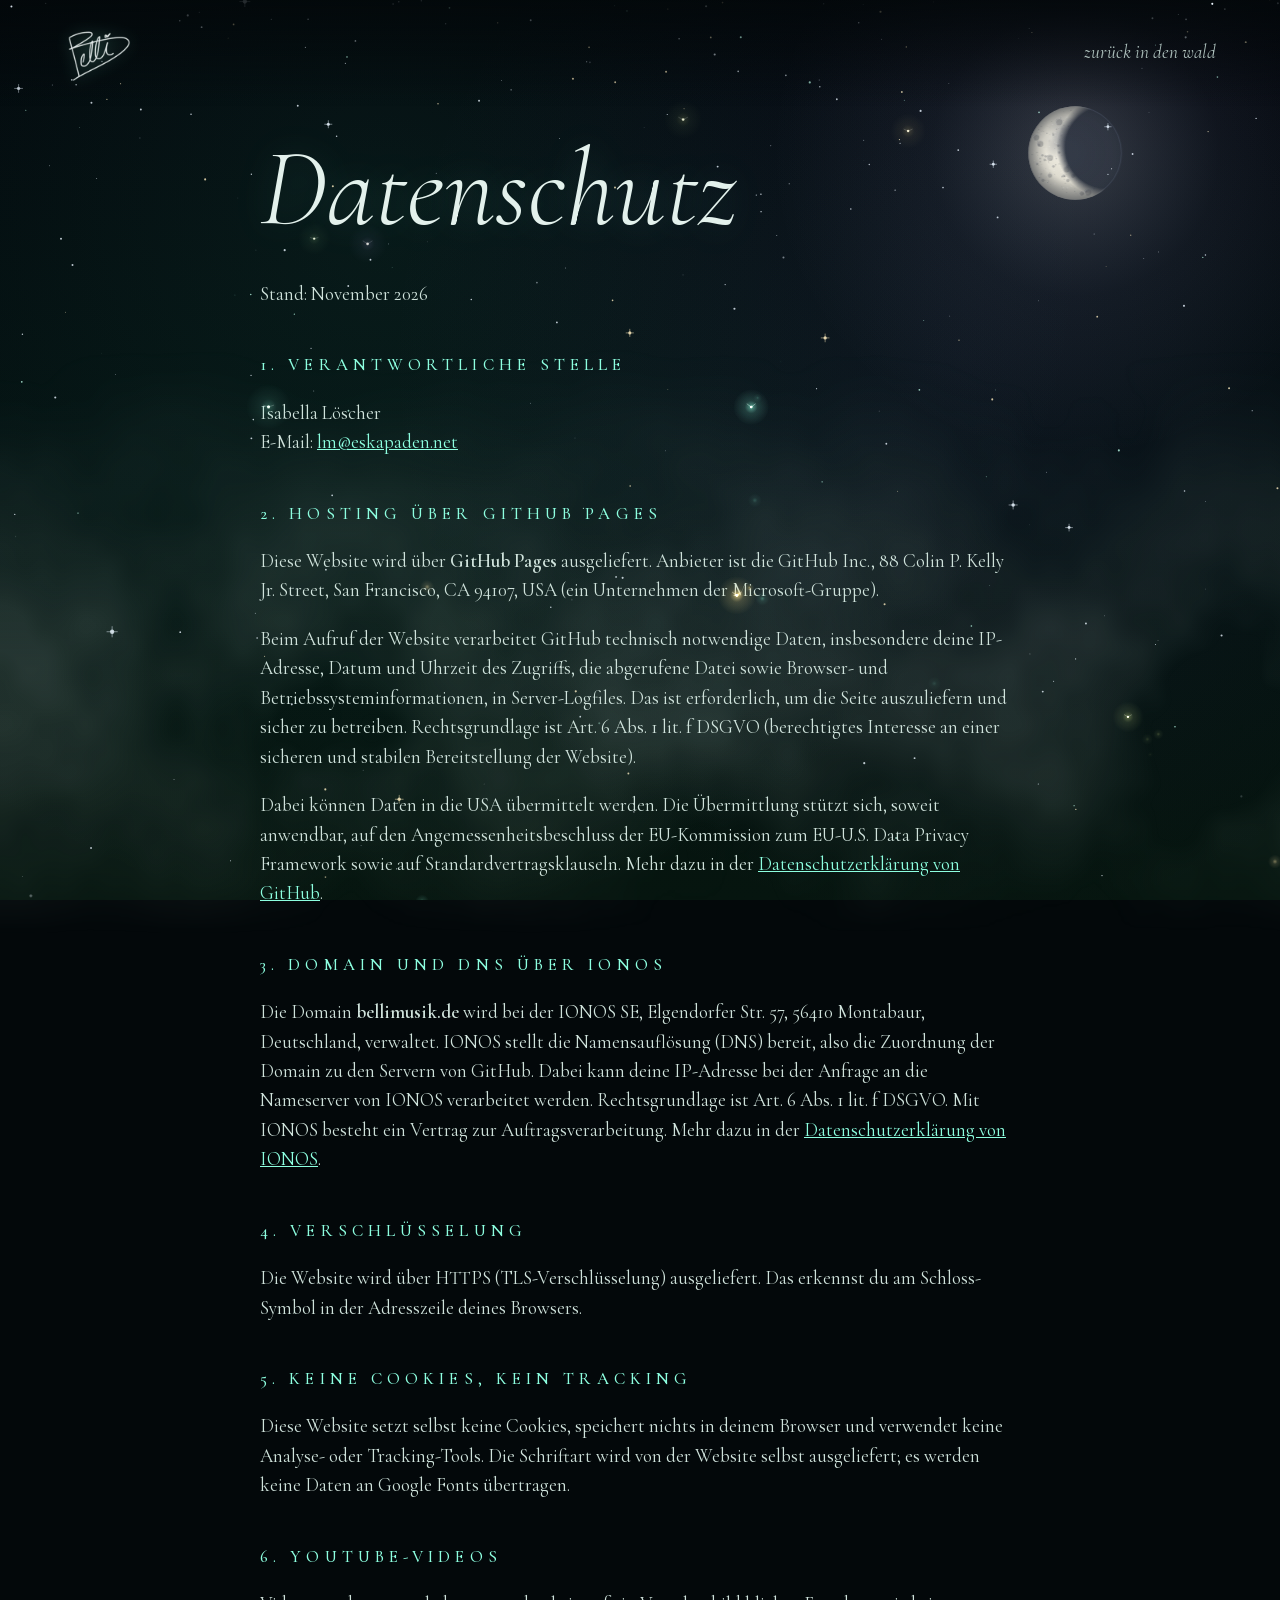
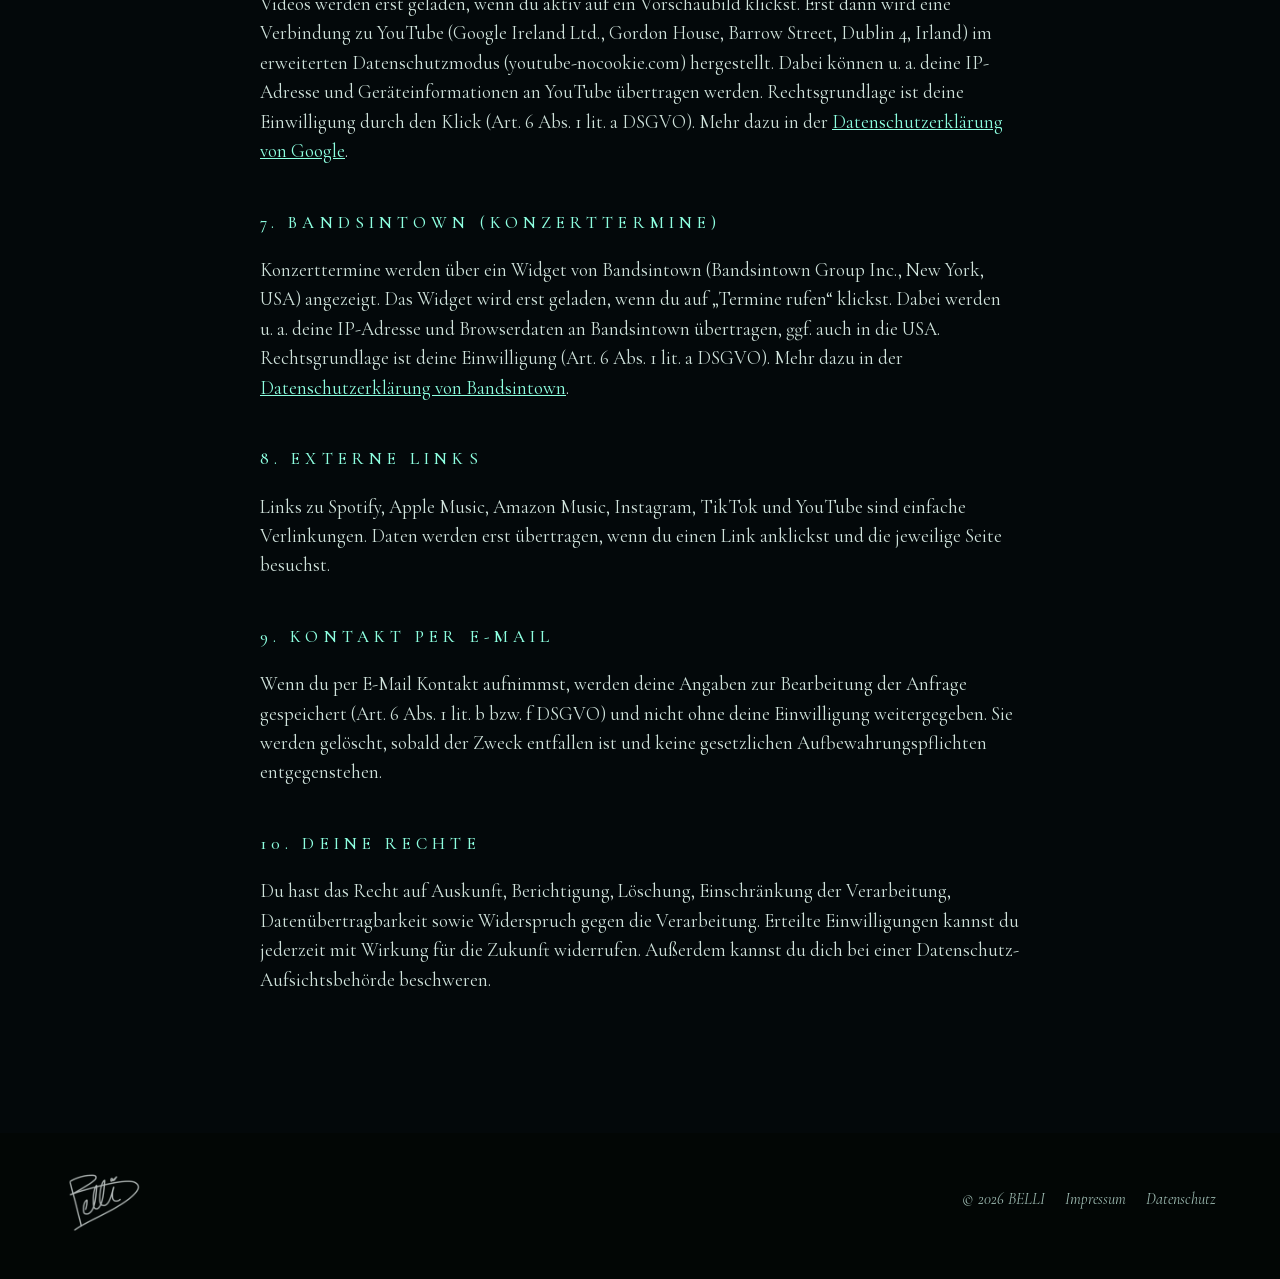
==== commit 9edc5b48: "Name im Impressum und Datenschutz eingetragen Co-Authored-By: Claude Sonnet 5.5 <noreply@anthropic.c" ====
--- a/site/datenschutz.html
+++ b/site/datenschutz.html
@@ -23,7 +23,7 @@
     <h1>Datenschutz</h1>
     <p>Stand: November 2026</p>
     <h2>1. Verantwortliche Stelle</h2>
-    <p><span class="todo">Vor- und Nachname</span><br>E-Mail: <a href="mailto:lm@eskapaden.net">lm@eskapaden.net</a></p>
+    <p>Isabella Löscher<br>E-Mail: <a href="mailto:lm@eskapaden.net">lm@eskapaden.net</a></p>
     <h2>2. Hosting über GitHub Pages</h2>
     <p>Diese Website wird über <strong>GitHub Pages</strong> ausgeliefert. Anbieter ist die GitHub Inc., 88 Colin P. Kelly Jr. Street, San Francisco, CA 94107, USA (ein Unternehmen der Microsoft-Gruppe).</p>
     <p>Beim Aufruf der Website verarbeitet GitHub technisch notwendige Daten, insbesondere deine IP-Adresse, Datum und Uhrzeit des Zugriffs, die abgerufene Datei sowie Browser- und Betriebssysteminformationen, in Server-Logfiles. Das ist erforderlich, um die Seite auszuliefern und sicher zu betreiben. Rechtsgrundlage ist Art.&nbsp;6 Abs.&nbsp;1 lit.&nbsp;f DSGVO (berechtigtes Interesse an einer sicheren und stabilen Bereitstellung der Website).</p>
